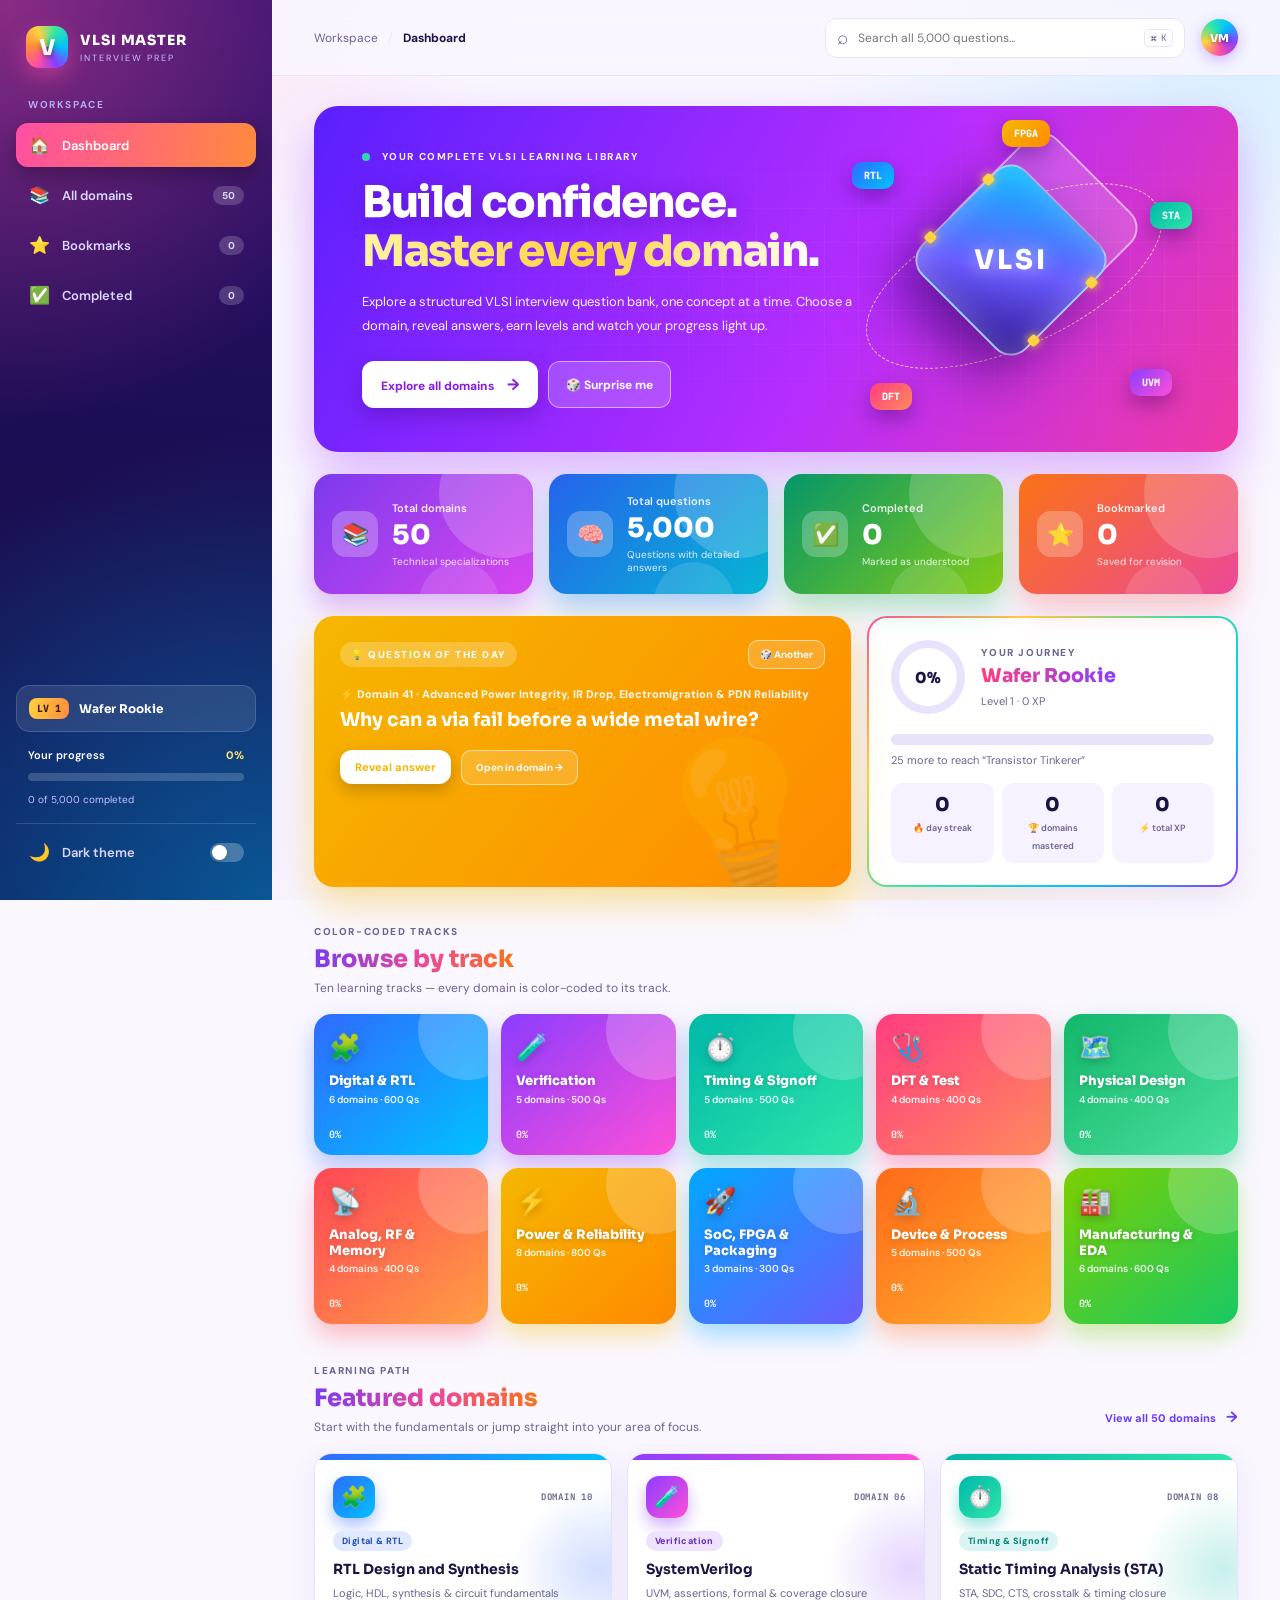
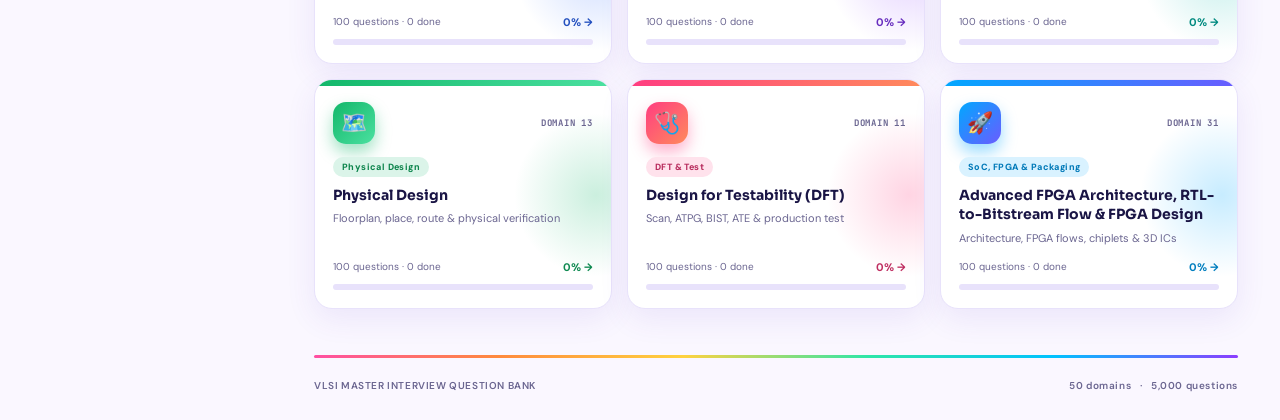
==== index.html @ 59290cbf "Add files via upload" ====
<!doctype html>
<html lang="en">
<head>
  <meta charset="utf-8">
  <meta name="viewport" content="width=device-width, initial-scale=1">
  <meta name="description" content="VLSI Master Interview Question Bank — 50 domains and 5,000 questions with answers.">
  <title>VLSI Master — Interview Question Bank</title>
  <link rel="preconnect" href="https://fonts.googleapis.com">
  <link rel="preconnect" href="https://fonts.gstatic.com" crossorigin>
  <link href="https://fonts.googleapis.com/css2?family=DM+Sans:wght@400;500;600;700&family=JetBrains+Mono:wght@500;700&family=Sora:wght@600;700;800&display=swap" rel="stylesheet">
  <link rel="stylesheet" href="style.css">
</head>
<body>
  <canvas id="confetti" aria-hidden="true"></canvas>
  <div class="app-shell">
    <aside class="sidebar" id="sidebar">
      <a class="brand" href="#" id="brandHome" aria-label="VLSI Master home">
        <span class="brand-mark">V</span><span><strong>VLSI MASTER</strong><small>INTERVIEW PREP</small></span>
      </a>
      <div class="side-label">WORKSPACE</div>
      <nav class="side-nav">
        <button class="nav-item active" data-view="dashboard" style="--n1:#ff4fa3;--n2:#ff8a3d"><span class="nav-icon">🏠</span> Dashboard</button>
        <button class="nav-item" data-view="domains" style="--n1:#7c5cff;--n2:#38bdf8"><span class="nav-icon">📚</span> All domains <span class="nav-count" id="domainNavCount">50</span></button>
        <button class="nav-item" data-view="bookmarks" style="--n1:#ffb300;--n2:#ff6f00"><span class="nav-icon">⭐</span> Bookmarks <span class="nav-count" id="navBookmarks">0</span></button>
        <button class="nav-item" data-view="completed" style="--n1:#12b76a;--n2:#84cc16"><span class="nav-icon">✅</span> Completed <span class="nav-count" id="navCompleted">0</span></button>
      </nav>
      <div class="sidebar-bottom">
        <div class="side-level">
          <div class="side-level-top"><span class="lvl-badge" id="sideLevelBadge">LV 1</span><span id="sideLevelName">Wafer Rookie</span></div>
        </div>
        <div class="side-progress">
          <div class="side-progress-top"><span>Your progress</span><b id="sidePercent">0%</b></div>
          <div class="progress-track"><span id="sideProgressBar"></span></div>
          <small id="sideProgressText">0 of 5,000 completed</small>
        </div>
        <button class="nav-item" id="themeToggle" aria-label="Toggle dark theme"><span class="nav-icon" id="themeIcon">🌙</span><span id="themeText">Dark theme</span><span class="toggle"><i></i></span></button>
      </div>
    </aside>

    <main class="main-area">
      <header class="topbar">
        <button class="mobile-menu" id="mobileMenu" aria-label="Open navigation">☰</button>
        <div class="breadcrumbs" id="breadcrumbs"><span>Workspace</span><b>/</b><strong>Dashboard</strong></div>
        <div class="top-actions">
          <label class="global-search"><span>⌕</span><input id="globalSearch" type="search" placeholder="Search all 5,000 questions..." autocomplete="off"><kbd>⌘ K</kbd></label>
          <div class="avatar">VM</div>
        </div>
      </header>

      <section class="view active" id="dashboardView">
        <div class="hero">
          <div class="hero-copy">
            <div class="eyebrow"><span class="eyebrow-dot"></span> YOUR COMPLETE VLSI LEARNING LIBRARY</div>
            <h1>Build confidence.<br><span>Master every domain.</span></h1>
            <p>Explore a structured VLSI interview question bank, one concept at a time. Choose a domain, reveal answers, earn levels and watch your progress light up.</p>
            <div class="hero-buttons">
              <button class="primary-btn" id="exploreBtn">Explore all domains <span>→</span></button>
              <button class="ghost-btn hidden" id="continueBtn">▶ Continue</button>
              <button class="ghost-btn" id="randomBtn">🎲 Surprise me</button>
            </div>
          </div>
          <div class="hero-art" aria-hidden="true">
            <div class="orbit orbit-one"></div><div class="orbit orbit-two"></div>
            <div class="chip chip-back"></div><div class="chip chip-front"><div class="chip-core">VLSI</div><i></i><i></i><i></i><i></i></div>
            <span class="art-node node-a">RTL</span><span class="art-node node-b">STA</span><span class="art-node node-c">DFT</span><span class="art-node node-d">UVM</span><span class="art-node node-e">FPGA</span>
          </div>
        </div>

        <div class="stats-grid">
          <article class="stat-card s-purple"><div class="stat-icon">📚</div><div><span>Total domains</span><strong id="totalDomains">50</strong><small>Technical specializations</small></div></article>
          <article class="stat-card s-blue"><div class="stat-icon">🧠</div><div><span>Total questions</span><strong id="totalQuestions">5,000</strong><small>Questions with detailed answers</small></div></article>
          <article class="stat-card s-green"><div class="stat-icon">✅</div><div><span>Completed</span><strong id="completedCount">0</strong><small>Marked as understood</small></div></article>
          <article class="stat-card s-orange"><div class="stat-icon">⭐</div><div><span>Bookmarked</span><strong id="bookmarkCount">0</strong><small>Saved for revision</small></div></article>
        </div>

        <div class="journey-grid">
          <article class="qotd" id="qotd">
            <div class="qotd-top"><span class="qotd-tag">💡 QUESTION OF THE DAY</span><button class="mini-btn" id="qotdShuffle">🎲 Another</button></div>
            <div class="qotd-domain" id="qotdDomain"></div>
            <h3 id="qotdQuestion"></h3>
            <div class="qotd-answer hidden" id="qotdAnswer"></div>
            <div class="qotd-actions"><button class="primary-btn small" id="qotdReveal">Reveal answer</button><button class="mini-btn light" id="qotdOpen">Open in domain →</button></div>
          </article>
          <article class="journey">
            <div class="journey-head"><div class="ring" id="levelRing"><span id="ringText">0%</span></div>
              <div><div class="eyebrow">YOUR JOURNEY</div><h3 id="levelName">Wafer Rookie</h3><small id="levelSub">Level 1 · 0 XP</small></div></div>
            <div class="xp-track"><span id="xpBar"></span></div>
            <small class="xp-text" id="xpText">Complete 25 questions to reach the next level</small>
            <div class="journey-stats"><div><b id="streakCount">0</b><span>🔥 day streak</span></div><div><b id="domainsDone">0</b><span>🏆 domains mastered</span></div><div><b id="xpTotal">0</b><span>⚡ total XP</span></div></div>
          </article>
        </div>

        <div class="section-heading"><div><div class="eyebrow">COLOR-CODED TRACKS</div><h2>Browse by track</h2><p>Ten learning tracks — every domain is color-coded to its track.</p></div></div>
        <div class="track-grid" id="trackGrid"></div>

        <div class="section-heading"><div><div class="eyebrow">LEARNING PATH</div><h2>Featured domains</h2><p>Start with the fundamentals or jump straight into your area of focus.</p></div><button class="text-btn" id="viewAllBtn">View all 50 domains <span>→</span></button></div>
        <div class="domain-grid" id="featuredDomains"></div>
      </section>

      <section class="view" id="domainsView">
        <div class="page-heading"><div><div class="eyebrow">THE COMPLETE LIBRARY</div><h1>All VLSI domains</h1><p>50 domains · 100 questions each · 5,000 questions in total</p></div></div>
        <div class="toolbar"><label class="search-field"><span>⌕</span><input id="domainSearch" type="search" placeholder="Find a domain..."></label><span class="result-count" id="domainResultCount">50 domains</span></div>
        <div class="chip-row" id="trackFilters"></div>
        <div class="domain-grid" id="allDomains"></div>
      </section>

      <section class="view" id="questionsView">
        <button class="back-link" id="backDomains">← Back to all domains</button>
        <div class="domain-banner" id="domainBanner">
          <div class="banner-emoji" id="bannerEmoji">🔬</div>
          <div class="banner-copy"><div class="eyebrow" id="domainEyebrow">DOMAIN 01</div><h1 id="domainTitle">Semiconductor Physics & MOSFET</h1><p id="domainDescription"></p></div>
          <div class="domain-banner-meta"><strong id="domainQuestionTotal">100</strong><span>Questions</span><div class="mini-progress"><span id="domainProgressBar"></span></div><small id="domainProgressText">0% completed</small></div>
        </div>
        <div class="toolbar question-toolbar">
          <label class="search-field"><span>⌕</span><input id="questionSearch" type="search" placeholder="Search within this domain..."></label>
          <div class="toolbar-actions"><button class="outline-btn" id="randomInDomain">🎲 Random</button><button class="outline-btn" id="expandAll">＋ Expand all</button><button class="outline-btn" id="collapseAll">－ Collapse all</button></div>
        </div>
        <div class="tab-row" id="qTabs">
          <button class="tab active" data-filter="all">All</button><button class="tab" data-filter="todo">To do</button><button class="tab" data-filter="done">Understood</button><button class="tab" data-filter="saved">Bookmarked</button>
        </div>
        <div class="question-list-head"><span id="questionListTitle">All questions</span><span id="questionResultCount">100 questions</span></div>
        <div class="question-list" id="questionList"></div>
        <div class="list-footer"><span id="listFooterText">Showing 100 questions</span><button class="text-btn" id="topBtn">Back to top ↑</button></div>
      </section>

      <section class="view" id="bookmarksView">
        <div class="page-heading"><div><div class="eyebrow">YOUR PERSONAL REVISION LIST</div><h1>Bookmarked questions</h1><p>Questions you have saved to revisit later.</p></div></div>
        <div class="question-list" id="bookmarkList"></div>
        <div class="empty-state hidden" id="bookmarkEmpty"><div class="empty-icon">⭐</div><h3>No bookmarks yet</h3><p>Save questions using the bookmark icon and they will appear here.</p></div>
      </section>

      <section class="view" id="completedView">
        <div class="page-heading"><div><div class="eyebrow">YOUR LEARNING MILESTONES</div><h1>Completed questions</h1><p>Keep building momentum, one understood concept at a time.</p></div></div>
        <div class="question-list" id="completedList"></div>
        <div class="empty-state hidden" id="completedEmpty"><div class="empty-icon">🚀</div><h3>Nothing completed yet</h3><p>Mark a question as understood after reviewing its answer.</p></div>
      </section>

      <section class="view" id="searchView">
        <div class="page-heading"><div><div class="eyebrow">SEARCH THE FULL QUESTION BANK</div><h1>Search results</h1><p id="searchSummary">Matching questions from all 50 domains.</p></div></div>
        <div class="question-list" id="searchList"></div>
        <div class="empty-state hidden" id="searchEmpty"><div class="empty-icon">🔎</div><h3>No matching questions</h3><p>Try a different keyword or a shorter search phrase.</p></div>
      </section>
      <footer class="footer"><span>VLSI MASTER INTERVIEW QUESTION BANK</span><span>50 domains <i>·</i> 5,000 questions</span></footer>
    </main>
  </div>
  <div class="toast" id="toast" role="status"></div>
  <script src="questions.js"></script>
  <script src="script.js"></script>
</body>
</html>
---- style.css ----
/* ============================================================
   VLSI MASTER — Vibrant edition
   Every track has its own colour pair (--c1 / --c2) set inline.
   ============================================================ */
*{box-sizing:border-box}
:root{
  --bg:#faf7ff;--surface:#ffffff;--surface-2:#f6f2ff;--text:#1a1545;--muted:#6a6590;--line:#e8e2fb;
  --primary:#6d3df5;--primary-soft:#efe8ff;--green:#0fb36b;--green-soft:#e0fbef;
  --c1:#6d3df5;--c2:#ff4fa3;
  --shadow:0 10px 30px rgba(88,52,200,.09);--sidebar:272px;
  --font-head:"Sora","DM Sans",sans-serif;--font-mono:"JetBrains Mono",ui-monospace,monospace;
}
body.dark{
  --bg:#0d0a25;--surface:#18133b;--surface-2:#211a4f;--text:#f4f1ff;--muted:#aaa4d6;--line:#352d6b;
  --primary:#b79cff;--primary-soft:#2f2564;--green:#3be3a1;--green-soft:#123d37;--shadow:0 10px 30px rgba(0,0,0,.35);
}
body{
  margin:0;color:var(--text);font-family:"DM Sans",sans-serif;font-size:14px;transition:background .25s,color .25s;
  background:
    radial-gradient(ellipse 600px 420px at 8% 0%,rgba(255,79,163,.13),transparent 70%),
    radial-gradient(ellipse 620px 440px at 96% 8%,rgba(0,194,255,.13),transparent 70%),
    radial-gradient(ellipse 560px 420px at 70% 100%,rgba(255,210,63,.14),transparent 70%),
    radial-gradient(ellipse 600px 480px at 0% 85%,rgba(139,61,255,.10),transparent 70%),
    var(--bg);
  background-attachment:fixed;
}
body.dark{background:
    radial-gradient(ellipse 600px 420px at 8% 0%,rgba(255,79,163,.16),transparent 70%),
    radial-gradient(ellipse 620px 440px at 96% 8%,rgba(0,194,255,.14),transparent 70%),
    radial-gradient(ellipse 560px 420px at 70% 100%,rgba(139,61,255,.20),transparent 70%),
    var(--bg);background-attachment:fixed}
button,input{font:inherit}button{cursor:pointer}
mark{background:linear-gradient(100deg,#ffe66d,#ffc2e1);color:#2a1a00;border-radius:3px;padding:0 2px}
#confetti{position:fixed;inset:0;width:100%;height:100%;pointer-events:none;z-index:100}
.hidden{display:none!important}

/* ---------- Sidebar ---------- */
.sidebar{position:fixed;inset:0 auto 0 0;width:var(--sidebar);padding:26px 16px;display:flex;flex-direction:column;z-index:20;color:#fff;
  background:radial-gradient(circle at 0 0,rgba(255,79,163,.45),transparent 45%),radial-gradient(circle at 100% 100%,rgba(0,194,255,.35),transparent 50%),linear-gradient(185deg,#2a0f6e 0%,#1b0d52 55%,#0e1e5e 100%)}
.brand{display:flex;align-items:center;gap:12px;text-decoration:none;color:#fff;padding:0 10px 30px}
.brand-mark{width:42px;height:42px;border-radius:13px;background:conic-gradient(from 210deg,#ff4fa3,#ff8a3d,#ffd23f,#2ee6a8,#00c2ff,#8b3dff,#ff4fa3);display:grid;place-items:center;color:#fff;font:800 22px var(--font-head);box-shadow:0 8px 22px rgba(255,79,163,.45);text-shadow:0 2px 6px #0006}
.brand strong{display:block;font:800 14px var(--font-head);letter-spacing:.9px}
.brand small{display:block;font-size:9px;letter-spacing:2px;color:#c9c1ff;margin-top:3px}
.side-label{font-size:10px;font-weight:700;letter-spacing:1.6px;color:#b6aaf5;padding:0 12px 12px}
.side-nav{display:grid;gap:6px}
.nav-item{border:0;background:transparent;color:#ddd7ff;height:44px;padding:0 12px;border-radius:12px;display:flex;align-items:center;gap:12px;text-align:left;font-weight:600;font-size:13px;width:100%;transition:.2s}
.nav-item:hover{background:rgba(255,255,255,.1);color:#fff;transform:translateX(3px)}
.nav-item.active{background:linear-gradient(100deg,var(--n1,#ff4fa3),var(--n2,#ff8a3d));color:#fff;box-shadow:0 8px 20px rgba(0,0,0,.28)}
.nav-icon{font-size:17px;width:22px;text-align:center}
.nav-count{margin-left:auto;background:rgba(255,255,255,.18);padding:3px 9px;border-radius:20px;font-size:10px;font-weight:700}
.sidebar-bottom{margin-top:auto}
.side-level{margin:0 0 10px;padding:12px;border-radius:14px;background:rgba(255,255,255,.1);border:1px solid rgba(255,255,255,.14)}
.side-level-top{display:flex;align-items:center;gap:10px;font:700 12px var(--font-head)}
.lvl-badge{background:linear-gradient(100deg,#ffd23f,#ff8a3d);color:#3a1d00;border-radius:8px;padding:4px 8px;font:800 10px var(--font-mono)}
.side-progress{padding:6px 12px 16px;margin-bottom:6px;border-bottom:1px solid rgba(255,255,255,.14)}
.side-progress-top{display:flex;justify-content:space-between;font-size:11px;font-weight:600}
.side-progress-top b{color:#ffe66d}
.progress-track{height:8px;border-radius:9px;background:rgba(255,255,255,.18);margin:11px 0 8px;overflow:hidden}
.progress-track span{display:block;width:0;height:100%;background:linear-gradient(90deg,#ff4fa3,#ffd23f,#2ee6a8,#00c2ff);border-radius:9px;transition:width .5s}
.side-progress small{font-size:10px;color:#c9c1ff}
.toggle{margin-left:auto;width:34px;height:19px;border-radius:20px;background:rgba(255,255,255,.25);padding:2px;transition:.2s}
.toggle i{display:block;width:15px;height:15px;border-radius:50%;background:#fff;box-shadow:0 1px 3px #0003;transition:.2s}
.dark .toggle{background:linear-gradient(90deg,#ff4fa3,#8b3dff)}.dark .toggle i{transform:translateX(15px)}

/* ---------- Layout / topbar ---------- */
.main-area{margin-left:var(--sidebar);min-height:100vh;padding:0 42px;max-width:1800px}
.topbar{height:76px;display:flex;align-items:center;justify-content:space-between;margin:0 -42px;padding:0 42px;background:color-mix(in srgb,var(--bg) 78%,transparent);backdrop-filter:blur(14px);position:sticky;top:0;z-index:10;border-bottom:1px solid var(--line)}
.breadcrumbs{display:flex;align-items:center;gap:10px;color:var(--muted);font-size:12px}
.breadcrumbs b{font-weight:400;color:var(--line)}.breadcrumbs strong{color:var(--text);font-weight:700}
.top-actions{display:flex;align-items:center;gap:16px}
.global-search{width:min(360px,36vw);height:40px;border:1.5px solid var(--line);border-radius:12px;background:var(--surface);display:flex;align-items:center;padding:0 11px;gap:8px;color:var(--muted);transition:.2s}
.global-search:focus-within{border-color:var(--c1);box-shadow:0 0 0 4px color-mix(in srgb,var(--c1) 18%,transparent)}
.global-search span,.search-field span{font-size:19px}
.global-search input,.search-field input{border:0;outline:0;background:transparent;color:var(--text);width:100%;font-size:12px}
.global-search kbd{white-space:nowrap;border:1px solid var(--line);border-radius:5px;padding:2px 6px;font-size:9px;font-family:var(--font-mono)}
.avatar{width:37px;height:37px;border-radius:50%;background:conic-gradient(from 180deg,#ff4fa3,#ffd23f,#2ee6a8,#00c2ff,#8b3dff,#ff4fa3);display:grid;place-items:center;color:#fff;font:800 11px var(--font-head);text-shadow:0 1px 4px #0007;box-shadow:0 4px 14px rgba(139,61,255,.35)}
.mobile-menu{display:none;border:0;background:transparent;color:var(--text);font-size:22px}
.view{display:none;padding:30px 0 22px}.view.active{display:block;animation:viewIn .35s ease-out}
@keyframes viewIn{from{opacity:0;transform:translateY(8px)}to{opacity:1;transform:none}}
.eyebrow{font-size:10px;font-weight:800;letter-spacing:1.6px;color:var(--muted)}

/* ---------- Hero ---------- */
.hero{position:relative;overflow:hidden;border-radius:24px;min-height:310px;padding:44px 48px;display:flex;color:#fff;
  background:linear-gradient(120deg,#5a1fff,#b52dff 32%,#ff3d8b 62%,#ff9a3d 100%);background-size:180% 180%;animation:heroFlow 14s ease-in-out infinite;
  box-shadow:0 22px 50px rgba(160,50,255,.35)}
@keyframes heroFlow{0%,100%{background-position:0% 50%}50%{background-position:100% 50%}}
.hero:before{content:"";position:absolute;inset:0;background:
  linear-gradient(rgba(255,255,255,.07) 1px,transparent 1px) 0 0/34px 34px,linear-gradient(90deg,rgba(255,255,255,.07) 1px,transparent 1px) 0 0/34px 34px;
  -webkit-mask-image:radial-gradient(ellipse at 75% 50%,#000,transparent 70%);mask-image:radial-gradient(ellipse at 75% 50%,#000,transparent 70%)}
.hero:after{content:"";position:absolute;inset:0;background:linear-gradient(115deg,transparent 35%,rgba(255,255,255,.18) 50%,transparent 65%);transform:translateX(-100%);animation:shimmer 7s ease-in-out infinite;pointer-events:none}
@keyframes shimmer{0%,60%{transform:translateX(-100%)}100%{transform:translateX(100%)}}
.hero-copy{position:relative;z-index:2;max-width:560px}
.hero .eyebrow{color:#fff;opacity:.92}
.eyebrow-dot{display:inline-block;width:8px;height:8px;border-radius:50%;background:#2ee6a8;margin-right:8px;vertical-align:middle;box-shadow:0 0 0 0 #2ee6a8;animation:pulse 2s infinite}
@keyframes pulse{0%{box-shadow:0 0 0 0 rgba(46,230,168,.7)}100%{box-shadow:0 0 0 10px rgba(46,230,168,0)}}
.hero h1{font:800 clamp(29px,3.4vw,46px)/1.12 var(--font-head);margin:16px 0 14px;letter-spacing:-1.4px;text-shadow:0 4px 22px rgba(60,0,120,.35)}
.hero h1 span{background:linear-gradient(90deg,#fff3a3,#ffd23f,#fff);-webkit-background-clip:text;background-clip:text;color:transparent;text-shadow:none}
.hero p{color:#fff1fb;font-size:13px;line-height:1.8;max-width:490px;margin:0 0 24px}
.hero-buttons{display:flex;gap:10px;flex-wrap:wrap}
.primary-btn{background:#fff;color:#8a1fe0;border:0;border-radius:12px;padding:13px 19px;font-weight:800;font-size:12px;box-shadow:0 8px 20px rgba(60,0,120,.3);transition:.2s}
.primary-btn:hover{transform:translateY(-2px) scale(1.02);box-shadow:0 12px 26px rgba(60,0,120,.38)}
.primary-btn span{font-size:16px;margin-left:10px}.primary-btn.small{padding:10px 15px;font-size:11px;background:linear-gradient(100deg,var(--c1),var(--c2));color:#fff;box-shadow:0 8px 20px color-mix(in srgb,var(--c1) 40%,transparent)}
.ghost-btn{background:rgba(255,255,255,.18);color:#fff;border:1.5px solid rgba(255,255,255,.5);border-radius:12px;padding:12px 17px;font-weight:700;font-size:12px;backdrop-filter:blur(6px);transition:.2s}
.ghost-btn:hover{background:rgba(255,255,255,.3);transform:translateY(-2px)}
.hero-art{position:absolute;right:5%;top:0;width:360px;height:100%}
.chip{position:absolute;width:148px;height:148px;left:105px;top:80px;border:2px solid rgba(255,255,255,.55);transform:rotate(45deg);border-radius:22px;animation:float 6s ease-in-out infinite}
.chip-back{background:rgba(255,255,255,.18);left:136px;top:48px;animation-delay:-2s}
.chip-front{background:linear-gradient(145deg,#00c2ff,#6a5cff 55%,#2a0f8a);box-shadow:0 28px 55px rgba(20,0,90,.55),inset 0 0 30px rgba(255,255,255,.25);display:grid;place-items:center}
@keyframes float{0%,100%{transform:rotate(45deg) translate(0,0)}50%{transform:rotate(45deg) translate(-8px,-12px)}}
.chip-core{transform:rotate(-45deg);font:800 27px var(--font-head);letter-spacing:3px;color:#fff;text-shadow:0 0 18px #fff9}
.chip-front i{position:absolute;width:10px;height:10px;border-radius:3px;background:#ffd23f;box-shadow:0 0 10px #ffd23f}
.chip-front i:nth-of-type(1){left:-6px;top:26px}.chip-front i:nth-of-type(2){right:-6px;top:26px}.chip-front i:nth-of-type(3){left:-6px;bottom:26px}.chip-front i:nth-of-type(4){right:-6px;bottom:26px}
.orbit{position:absolute;border:1.5px dashed rgba(255,255,255,.5);border-radius:50%;width:320px;height:140px;left:22px;top:100px;transform:rotate(-25deg);animation:spin1 22s linear infinite}
.orbit-two{animation:spin2 30s linear infinite;border-color:rgba(255,230,109,.6)}
@keyframes spin1{to{transform:rotate(335deg)}}@keyframes spin2{from{transform:rotate(55deg)}to{transform:rotate(415deg)}}
.art-node{position:absolute;color:#fff;border-radius:10px;padding:7px 12px;font:800 10px var(--font-mono);box-shadow:0 8px 20px rgba(30,0,80,.35);animation:bob 5s ease-in-out infinite}
.node-a{left:20px;top:56px;background:linear-gradient(135deg,#2f6bff,#00c2ff)}.node-b{right:0;top:96px;background:linear-gradient(135deg,#00b8a9,#2ee6a8);animation-delay:-1s}
.node-c{left:38px;bottom:42px;background:linear-gradient(135deg,#ff3d81,#ff8a5c);animation-delay:-2s}.node-d{right:20px;bottom:56px;background:linear-gradient(135deg,#8b3dff,#ff4fd8);animation-delay:-3s}
.node-e{left:170px;top:14px;background:linear-gradient(135deg,#f5b700,#ff8a00);animation-delay:-4s}
@keyframes bob{0%,100%{transform:translateY(0)}50%{transform:translateY(-9px)}}

/* ---------- Stats ---------- */
.stats-grid{display:grid;grid-template-columns:repeat(4,1fr);gap:16px;margin:22px 0 22px}
.stat-card{position:relative;overflow:hidden;display:flex;align-items:center;gap:14px;padding:20px 18px;border-radius:18px;color:#fff;transition:transform .2s,box-shadow .2s}
.stat-card:hover{transform:translateY(-5px) rotate(-.4deg)}
.stat-card:before{content:"";position:absolute;width:130px;height:130px;border-radius:50%;right:-36px;top:-46px;background:rgba(255,255,255,.18)}
.stat-card:after{content:"";position:absolute;width:80px;height:80px;border-radius:50%;right:34px;bottom:-48px;background:rgba(255,255,255,.12)}
.s-purple{background:linear-gradient(135deg,#7c3aed,#d946ef);box-shadow:0 14px 28px rgba(160,60,235,.35)}
.s-blue{background:linear-gradient(135deg,#2563eb,#06b6d4);box-shadow:0 14px 28px rgba(20,130,225,.35)}
.s-green{background:linear-gradient(135deg,#059669,#84cc16);box-shadow:0 14px 28px rgba(40,180,90,.35)}
.s-orange{background:linear-gradient(135deg,#f97316,#ec4899);box-shadow:0 14px 28px rgba(245,100,100,.35)}
.stat-icon{width:46px;height:46px;border-radius:14px;display:grid;place-items:center;font-size:22px;background:rgba(255,255,255,.25);backdrop-filter:blur(4px);position:relative;z-index:1;flex:none}
.stat-card>div:last-child{position:relative;z-index:1}
.stat-card span{display:block;font-size:11px;opacity:.9;font-weight:600}
.stat-card strong{display:block;font:800 27px var(--font-head);margin:3px 0}
.stat-card small{display:block;font-size:10px;opacity:.85}

/* ---------- Journey / QOTD ---------- */
.journey-grid{display:grid;grid-template-columns:1.45fr 1fr;gap:16px;margin-bottom:38px}
.qotd{position:relative;overflow:hidden;border-radius:20px;padding:24px 26px;color:#fff;background:linear-gradient(130deg,var(--c1),var(--c2));box-shadow:0 16px 36px color-mix(in srgb,var(--c1) 38%,transparent)}
.qotd:before{content:"💡";position:absolute;right:16px;bottom:-30px;font-size:150px;opacity:.14;transform:rotate(-12deg)}
.qotd-top{display:flex;justify-content:space-between;align-items:center}
.qotd-tag{font-size:10px;font-weight:800;letter-spacing:1.5px;background:rgba(255,255,255,.22);padding:6px 11px;border-radius:20px}
.mini-btn{border:1.5px solid rgba(255,255,255,.55);background:rgba(255,255,255,.16);color:#fff;border-radius:10px;padding:7px 11px;font-size:10px;font-weight:700;transition:.2s}
.mini-btn:hover{background:rgba(255,255,255,.3)}
.qotd-domain{font-size:11px;font-weight:700;margin:18px 0 6px;opacity:.95}
.qotd h3{font:700 19px/1.4 var(--font-head);margin:0 0 16px;max-width:640px;position:relative}
.qotd-answer{background:rgba(255,255,255,.95);color:#251a55;border-radius:14px;padding:14px 16px;font-size:12px;line-height:1.75;margin:0 0 14px;max-height:230px;overflow:auto;position:relative}
.qotd-answer .ans-main{margin:0}
.qotd-answer .ans-chip{margin-top:9px}
.qotd-actions{display:flex;gap:10px;align-items:center;position:relative;flex-wrap:wrap}
.qotd .primary-btn.small{background:#fff;color:var(--c1);box-shadow:0 6px 16px rgba(0,0,0,.2)}
.mini-btn.light{padding:10px 14px}
.journey{border-radius:20px;padding:22px;border:2.5px solid transparent;background:linear-gradient(var(--surface),var(--surface)) padding-box,linear-gradient(135deg,#ff4fa3,#ffd23f,#2ee6a8,#00c2ff,#8b3dff) border-box;box-shadow:var(--shadow)}
.journey-head{display:flex;align-items:center;gap:16px}
.ring{--p:0;width:74px;height:74px;border-radius:50%;flex:none;display:grid;place-items:center;background:conic-gradient(#ff4fa3,#ffd23f,#2ee6a8,#00c2ff,#8b3dff calc(var(--p)*1%),var(--line) 0);position:relative}
.ring:before{content:"";position:absolute;inset:8px;border-radius:50%;background:var(--surface)}
.ring span{position:relative;font:800 15px var(--font-head)}
.journey h3{font:800 19px var(--font-head);margin:5px 0 3px;background:linear-gradient(90deg,#ff3d81,#8b3dff);-webkit-background-clip:text;background-clip:text;color:transparent}
.journey small{color:var(--muted);font-size:11px}
.xp-track{height:11px;border-radius:12px;background:var(--line);margin:20px 0 8px;overflow:hidden}
.xp-track span{display:block;height:100%;width:0;border-radius:12px;background:linear-gradient(90deg,#ff4fa3,#ff8a3d,#ffd23f);transition:width .6s}
.xp-text{display:block;margin-bottom:16px}
.journey-stats{display:grid;grid-template-columns:repeat(3,1fr);gap:8px}
.journey-stats div{background:var(--surface-2);border-radius:12px;padding:10px 8px;text-align:center}
.journey-stats b{display:block;font:800 19px var(--font-head)}.journey-stats span{font-size:9px;color:var(--muted);font-weight:600}

/* ---------- Section headings ---------- */
.section-heading,.page-heading{display:flex;align-items:end;justify-content:space-between;margin:0 0 18px}
.section-heading h2,.page-heading h1{font:800 24px var(--font-head);margin:6px 0;background:linear-gradient(90deg,#7c3aed,#ec4899 55%,#f97316);-webkit-background-clip:text;background-clip:text;color:transparent;width:fit-content}
.section-heading p,.page-heading p{color:var(--muted);font-size:12px;margin:0}
.page-heading{align-items:center;margin:10px 0 22px}.page-heading h1{font-size:30px}
.text-btn{border:0;background:transparent;color:var(--primary);font-weight:800;font-size:11px;padding:8px 0}
.text-btn span{font-size:15px;margin-left:7px;display:inline-block;transition:.2s}.text-btn:hover span{transform:translateX(4px)}

/* ---------- Tracks ---------- */
.track-grid{display:grid;grid-template-columns:repeat(5,1fr);gap:13px;margin-bottom:40px}
.track-tile{position:relative;overflow:hidden;border:0;text-align:left;color:#fff;border-radius:18px;padding:16px 15px 14px;display:flex;flex-direction:column;gap:3px;background:linear-gradient(140deg,var(--c1),var(--c2));box-shadow:0 12px 24px color-mix(in srgb,var(--c1) 35%,transparent);transition:transform .2s,box-shadow .2s}
.track-tile:hover{transform:translateY(-6px) scale(1.02);box-shadow:0 18px 34px color-mix(in srgb,var(--c1) 50%,transparent)}
.track-tile:before{content:"";position:absolute;width:100px;height:100px;border-radius:50%;right:-30px;top:-34px;background:rgba(255,255,255,.2)}
.tt-emoji{font-size:26px;filter:drop-shadow(0 3px 5px #0003);margin-bottom:6px;position:relative}
.track-tile strong{font:800 13px/1.25 var(--font-head);text-shadow:0 1px 6px #0003;position:relative}
.track-tile small{font-size:10px;opacity:.92;font-weight:600}
.tt-bar{height:5px;border-radius:5px;background:rgba(255,255,255,.32);margin-top:9px;overflow:hidden}.tt-bar span{display:block;height:100%;background:#fff;border-radius:5px}
.track-tile em{font:700 10px var(--font-mono);font-style:normal;opacity:.95;margin-top:2px}

/* ---------- Domain cards ---------- */
.domain-grid{display:grid;grid-template-columns:repeat(3,minmax(0,1fr));gap:15px}
.domain-card{position:relative;isolation:isolate;overflow:hidden;background:var(--surface);border:1.5px solid var(--line);border-radius:18px;padding:18px;min-height:190px;display:flex;flex-direction:column;box-shadow:var(--shadow);transition:transform .22s,box-shadow .22s,border-color .22s;cursor:pointer}
.domain-card:before{content:"";position:absolute;z-index:-1;inset:0 0 auto;height:6px;background:linear-gradient(90deg,var(--c1),var(--c2))}
.domain-card:after{content:"";position:absolute;z-index:-1;width:170px;height:170px;right:-70px;top:30px;border-radius:50%;background:radial-gradient(circle,color-mix(in srgb,var(--c1) 22%,transparent),transparent 68%)}
.domain-card:hover,.domain-card:focus-visible{transform:translateY(-6px);border-color:var(--c1);box-shadow:0 20px 40px color-mix(in srgb,var(--c1) 28%,transparent);outline:0}
.domain-card-top{display:flex;align-items:center;justify-content:space-between;margin-top:4px}
.domain-symbol{width:42px;height:42px;border-radius:13px;background:linear-gradient(135deg,var(--c1),var(--c2));display:grid;place-items:center;font-size:21px;box-shadow:0 8px 16px color-mix(in srgb,var(--c1) 40%,transparent);transition:.25s}
.domain-card:hover .domain-symbol{transform:rotate(-8deg) scale(1.12)}
.domain-number{font:700 9px var(--font-mono);color:var(--muted);letter-spacing:.8px}
.track-pill{align-self:flex-start;margin-top:13px;font-size:9px;font-weight:800;letter-spacing:.4px;padding:4px 9px;border-radius:20px;color:color-mix(in srgb,var(--c1) 72%,#000);background:color-mix(in srgb,var(--c1) 15%,var(--surface))}
.dark .track-pill{color:color-mix(in srgb,var(--c2) 70%,#fff)}
.domain-card h3{font:700 14px/1.4 var(--font-head);margin:9px 0 5px}
.domain-card p{font-size:11px;color:var(--muted);line-height:1.55;margin:0 0 13px}
.domain-card-bottom{margin-top:auto;display:flex;align-items:center;justify-content:space-between;color:var(--muted);font-size:10px}
.domain-card-bottom b{color:color-mix(in srgb,var(--c1) 75%,#000);font-size:11px}.dark .domain-card-bottom b{color:color-mix(in srgb,var(--c2) 70%,#fff)}
.card-progress{height:6px;background:var(--line);border-radius:6px;margin-top:10px;overflow:hidden}
.card-progress span{display:block;height:100%;background:linear-gradient(90deg,var(--c1),var(--c2));border-radius:6px;transition:width .5s}

/* ---------- Toolbars / chips / tabs ---------- */
.toolbar{display:flex;align-items:center;gap:14px;margin:0 0 15px}
.search-field{height:44px;max-width:480px;flex:1;display:flex;align-items:center;gap:10px;padding:0 14px;border:1.5px solid var(--line);background:var(--surface);border-radius:12px;color:var(--muted);transition:.2s}
.search-field:focus-within{border-color:var(--c1);box-shadow:0 0 0 4px color-mix(in srgb,var(--c1) 18%,transparent)}
.result-count{color:var(--muted);font-size:11px;font-weight:600}
.chip-row{display:flex;gap:8px;flex-wrap:wrap;margin-bottom:20px}
.chip-btn{border:1.5px solid var(--line);background:var(--surface);color:var(--text);border-radius:30px;padding:8px 14px;font-size:11px;font-weight:700;transition:.2s}
.chip-btn:hover{border-color:var(--c1);transform:translateY(-2px)}
.chip-btn.active{background:linear-gradient(100deg,var(--c1),var(--c2));border-color:transparent;color:#fff;box-shadow:0 8px 18px color-mix(in srgb,var(--c1) 38%,transparent)}
.tab-row{display:flex;gap:7px;margin-bottom:10px;flex-wrap:wrap}
.tab{border:0;background:var(--surface);color:var(--muted);border-radius:10px;padding:8px 14px;font-size:11px;font-weight:700;border:1.5px solid var(--line);transition:.2s}
.tab:hover{color:var(--text)}
.tab.active{background:linear-gradient(100deg,var(--c1),var(--c2));color:#fff;border-color:transparent;box-shadow:0 6px 14px color-mix(in srgb,var(--c1) 35%,transparent)}
.outline-btn{border:1.5px solid var(--line);background:var(--surface);color:var(--muted);border-radius:10px;padding:9px 12px;font-size:11px;font-weight:700;transition:.2s}
.outline-btn:hover{border-color:var(--c1);color:var(--c1);transform:translateY(-1px)}
.back-link{border:0;background:transparent;color:var(--muted);font-size:12px;font-weight:700;padding:0;margin:2px 0 16px}
.back-link:hover{color:var(--c1)}

/* ---------- Domain banner ---------- */
.domain-banner{position:relative;overflow:hidden;color:#fff;background:linear-gradient(120deg,var(--c1),var(--c2));border-radius:22px;padding:30px 32px;display:flex;align-items:center;gap:22px;margin-bottom:20px;box-shadow:0 18px 40px color-mix(in srgb,var(--c1) 35%,transparent)}
.domain-banner:before{content:"";position:absolute;inset:0;background:radial-gradient(circle at 85% 20%,rgba(255,255,255,.28),transparent 45%),linear-gradient(rgba(255,255,255,.06) 1px,transparent 1px) 0 0/30px 30px,linear-gradient(90deg,rgba(255,255,255,.06) 1px,transparent 1px) 0 0/30px 30px}
.banner-emoji{position:relative;flex:none;width:76px;height:76px;border-radius:22px;background:rgba(255,255,255,.25);display:grid;place-items:center;font-size:40px;backdrop-filter:blur(6px);box-shadow:0 10px 24px rgba(0,0,0,.18);animation:bob 5s ease-in-out infinite}
.banner-copy{position:relative;flex:1}
.domain-banner .eyebrow{color:#fff;opacity:.9}
.domain-banner h1{font:800 26px/1.25 var(--font-head);margin:8px 0;text-shadow:0 2px 12px rgba(0,0,0,.2)}
.domain-banner p{font-size:12px;opacity:.95;margin:0;max-width:640px}
.domain-banner-meta{position:relative;text-align:right;min-width:130px}
.domain-banner-meta strong{font:800 30px var(--font-head);display:block}
.domain-banner-meta>span,.domain-banner-meta small{font-size:10px;opacity:.92}
.mini-progress{height:8px;width:130px;background:rgba(255,255,255,.3);border-radius:8px;margin:9px 0 6px auto;overflow:hidden}
.mini-progress span{display:block;height:100%;width:0;background:#fff;border-radius:8px;transition:width .5s}
.question-toolbar{justify-content:space-between}
.toolbar-actions{display:flex;gap:7px;flex-wrap:wrap}
.question-list-head{display:flex;justify-content:space-between;color:var(--muted);font-size:11px;font-weight:600;padding:8px 2px 10px}

/* ---------- Question cards ---------- */
.question-list{display:grid;gap:11px}
.question-card{background:var(--surface);border:1.5px solid var(--line);border-left:6px solid var(--c1);border-radius:14px;overflow:hidden;box-shadow:var(--shadow);transition:border-color .2s,transform .2s,box-shadow .2s}
.question-card:hover{border-color:var(--c1);transform:translateX(3px);box-shadow:0 10px 26px color-mix(in srgb,var(--c1) 22%,transparent)}
.question-card.open{border-color:var(--c1);box-shadow:0 14px 32px color-mix(in srgb,var(--c1) 24%,transparent)}
.question-card.is-done{border-left-color:var(--green)}
.question-card.flash{animation:flash 1.6s ease-out}
@keyframes flash{0%,40%{box-shadow:0 0 0 6px color-mix(in srgb,var(--c2) 55%,transparent)}100%{box-shadow:var(--shadow)}}
.question-head{width:100%;border:0;background:transparent;color:var(--text);display:flex;align-items:center;gap:14px;text-align:left;padding:15px 16px}
.q-number{flex:0 0 44px;height:34px;border-radius:10px;background:linear-gradient(135deg,var(--c1),var(--c2));display:grid;place-items:center;color:#fff;font:700 11px var(--font-mono);box-shadow:0 5px 12px color-mix(in srgb,var(--c1) 35%,transparent)}
.q-title{flex:1;font-size:13px;font-weight:600;line-height:1.55}
.q-domain{display:block;font-size:9px;font-weight:800;letter-spacing:.5px;margin-bottom:4px;color:color-mix(in srgb,var(--c1) 72%,#000)}
.dark .q-domain{color:color-mix(in srgb,var(--c2) 70%,#fff)}
.q-chevron{color:var(--c1);font-size:18px;font-weight:700;transition:transform .25s}
.question-card.open .q-chevron{transform:rotate(180deg)}
.question-actions{display:flex;gap:4px;align-items:center}
.icon-btn{border:0;background:transparent;color:var(--muted);font-size:17px;padding:5px 7px;border-radius:8px;transition:.2s}
.icon-btn:hover{background:color-mix(in srgb,var(--c1) 14%,transparent);color:var(--c1);transform:scale(1.15)}
.icon-btn.saved{color:#f5a700}.icon-btn.done{color:var(--green);font-weight:800}
.answer-panel{display:none;border-top:1.5px dashed color-mix(in srgb,var(--c1) 35%,var(--line));padding:18px 22px 20px 74px;background:linear-gradient(120deg,color-mix(in srgb,var(--c1) 7%,var(--surface)),color-mix(in srgb,var(--c2) 7%,var(--surface)))}
.question-card.open .answer-panel{display:block;animation:reveal .22s ease-out}
@keyframes reveal{from{opacity:0;transform:translateY(-6px)}to{opacity:1;transform:none}}
.answer-label{display:inline-block;font-size:9px;letter-spacing:1.4px;font-weight:800;color:#fff;background:linear-gradient(100deg,var(--c1),var(--c2));padding:4px 10px;border-radius:20px;margin-bottom:11px}
.answer-text{font-size:13px;line-height:1.85;color:var(--text)}
.ans-main{margin:0}
.ans-chip{display:flex;gap:10px;align-items:baseline;margin-top:11px;padding:10px 13px;border-radius:12px;font-size:12px;line-height:1.7;border:1.5px solid transparent}
.ans-chip b{flex:none;font-size:10px;font-weight:800;white-space:nowrap}
.ans-chip.ex{background:#fff6d6;border-color:#ffe08a;color:#4a3500}.ans-chip.ex b{color:#b57500}
.ans-chip.app{background:#d9f9f0;border-color:#9eeed7;color:#06403a}.ans-chip.app b{color:#02876f}
.ans-chip.fu{background:#ffe3f0;border-color:#ffb6d6;color:#4d0a2a}.ans-chip.fu b{color:#c4195e}
.dark .ans-chip.ex{background:#3d3210;border-color:#6b5513;color:#ffeaa3}.dark .ans-chip.ex b{color:#ffd23f}
.dark .ans-chip.app{background:#0e3a35;border-color:#17655a;color:#b6f5e7}.dark .ans-chip.app b{color:#2ee6a8}
.dark .ans-chip.fu{background:#40163a;border-color:#74285f;color:#ffd0ea}.dark .ans-chip.fu b{color:#ff7ab6}
.answer-footer{display:flex;gap:8px;margin-top:16px;flex-wrap:wrap}
.small-action{border:1.5px solid var(--line);background:var(--surface);color:var(--muted);border-radius:10px;padding:8px 12px;font-size:10px;font-weight:700;transition:.2s}
.small-action:hover{color:var(--c1);border-color:var(--c1);transform:translateY(-2px);box-shadow:0 6px 14px color-mix(in srgb,var(--c1) 20%,transparent)}
.small-action.is-done{background:linear-gradient(100deg,#0fb36b,#84cc16);color:#fff;border-color:transparent}
.small-action.is-saved{background:linear-gradient(100deg,#ffb300,#ff6f00);color:#fff;border-color:transparent}
.list-footer{display:flex;justify-content:space-between;align-items:center;padding:14px 2px;color:var(--muted);font-size:11px}
.empty-state{text-align:center;padding:60px 20px;background:var(--surface);border:2px dashed var(--line);border-radius:20px;grid-column:1/-1}
.empty-icon{font-size:42px;margin-bottom:8px;animation:bob 3s ease-in-out infinite}
.empty-state h3{font:800 17px var(--font-head);margin:5px}
.empty-state p{font-size:12px;color:var(--muted)}
.footer{position:relative;padding:24px 0 28px;margin-top:24px;display:flex;justify-content:space-between;color:var(--muted);font-size:10px;letter-spacing:.6px;font-weight:600}
.footer:before{content:"";position:absolute;left:0;right:0;top:0;height:3px;border-radius:3px;background:linear-gradient(90deg,#ff4fa3,#ff8a3d,#ffd23f,#2ee6a8,#00c2ff,#8b3dff)}
.footer i{font-style:normal;margin:0 6px}
.toast{position:fixed;bottom:26px;left:50%;transform:translate(-50%,16px);background:linear-gradient(100deg,#6d3df5,#ec4899);color:#fff;padding:12px 20px;border-radius:14px;font-size:12px;font-weight:700;opacity:0;pointer-events:none;transition:.25s;z-index:120;box-shadow:0 12px 30px rgba(120,40,200,.4)}
.toast.show{opacity:1;transform:translate(-50%,0)}

/* ---------- Responsive ---------- */
@media(max-width:1250px){.track-grid{grid-template-columns:repeat(4,1fr)}}
@media(max-width:1100px){:root{--sidebar:230px}.main-area{padding:0 26px}.topbar{margin:0 -26px;padding:0 26px}.domain-grid{grid-template-columns:repeat(2,minmax(0,1fr))}.hero-art{right:-40px;opacity:.7}.stats-grid{grid-template-columns:repeat(2,1fr)}.journey-grid{grid-template-columns:1fr}.track-grid{grid-template-columns:repeat(3,1fr)}}
@media(max-width:760px){
  :root{--sidebar:272px}
  .sidebar{transform:translateX(-100%);transition:transform .25s;box-shadow:12px 0 40px #0004}.sidebar.open{transform:translateX(0)}
  .main-area{margin-left:0;padding:0 16px}.topbar{height:64px;margin:0 -16px;padding:0 16px;gap:12px}
  .mobile-menu{display:block}.breadcrumbs{margin-right:auto;font-size:10px}
  .global-search{width:38px;border:0;background:transparent;padding:0}.global-search input,.global-search kbd{display:none}.global-search span{font-size:23px}
  .top-actions{gap:9px}
  .hero{padding:30px 22px;min-height:300px;border-radius:20px}.hero-art{right:-150px;opacity:.28}.hero h1{font-size:30px}.hero p{max-width:100%}
  .stats-grid{gap:10px}.stat-card{padding:14px 12px;gap:10px}.stat-icon{width:38px;height:38px;font-size:18px}.stat-card strong{font-size:21px}.stat-card small{font-size:9px}
  .track-grid{grid-template-columns:repeat(2,1fr)}
  .section-heading{align-items:start}.section-heading h2{font-size:20px}.section-heading p{max-width:250px;line-height:1.5}.section-heading .text-btn{white-space:nowrap}
  .domain-grid{grid-template-columns:1fr}.domain-card{min-height:170px}
  .view{padding-top:22px}.page-heading h1{font-size:24px}
  .domain-banner{padding:20px;align-items:flex-start;flex-wrap:wrap}.banner-emoji{width:54px;height:54px;font-size:28px}.domain-banner h1{font-size:19px}
  .domain-banner-meta{text-align:left;min-width:100%}.mini-progress{margin-left:0}
  .question-toolbar{align-items:stretch;flex-direction:column}.search-field{max-width:none}.toolbar-actions{justify-content:flex-end}
  .question-head{padding:12px 10px;gap:8px}.q-number{flex-basis:38px;height:30px}.q-title{font-size:12px}
  .answer-panel{padding:14px}.question-actions{gap:0}.ans-chip{flex-direction:column;gap:3px}
  .qotd{padding:20px}.qotd h3{font-size:16px}.journey-stats b{font-size:16px}
  .footer{font-size:8px}
}
@media(min-width:761px){.sidebar{transform:none!important}}
@media(prefers-reduced-motion:reduce){*,*:before,*:after{animation:none!important;transition:none!important}}
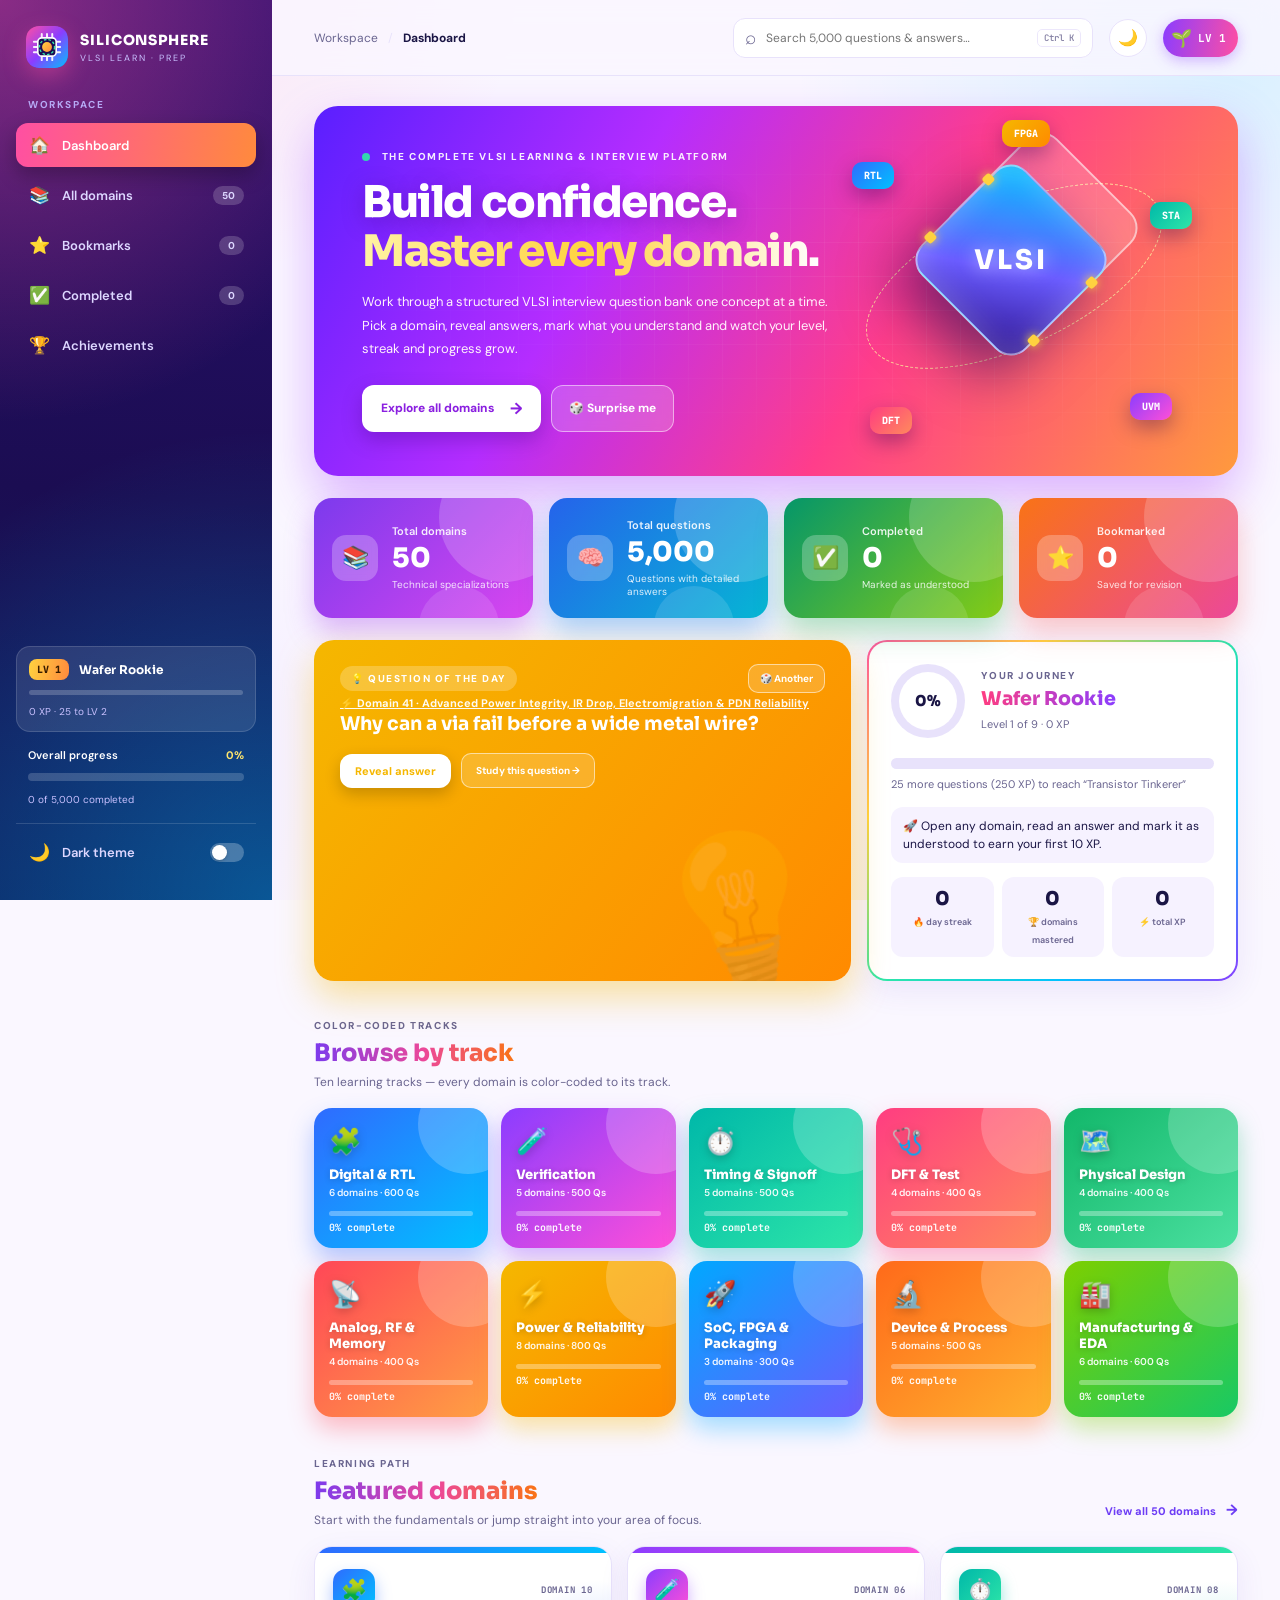
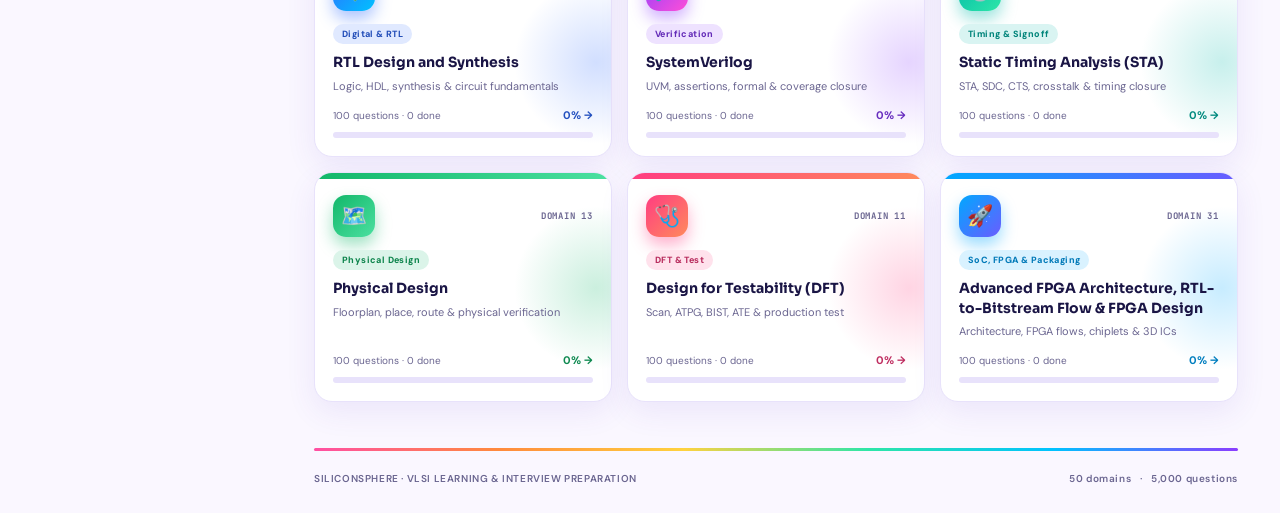
==== commit 8e93526a: "Rebrand and extend VLSI portal as SiliconSphere with routing, study mode and SEO (6aeda891d0e4170d47" ====
--- a/index.html
+++ b/index.html
@@ -2,61 +2,108 @@
 <html lang="en">
 <head>
   <meta charset="utf-8">
-  <meta name="viewport" content="width=device-width, initial-scale=1">
-  <meta name="description" content="VLSI Master Interview Question Bank — 50 domains and 5,000 questions with answers.">
-  <title>VLSI Master — Interview Question Bank</title>
+  <meta name="viewport" content="width=device-width, initial-scale=1, viewport-fit=cover">
+  <title>SiliconSphere — VLSI Learning &amp; Interview Preparation</title>
+  <meta name="description" content="SiliconSphere is a complete VLSI learning and interview preparation platform: 50 domains and 5,000 interview questions with answers across RTL, verification, STA, DFT, physical design, analog, power and semiconductor process.">
+  <meta name="keywords" content="VLSI interview questions, Verilog, SystemVerilog, UVM, STA, DFT, physical design, CMOS, semiconductor, ASIC, FPGA">
+  <meta name="author" content="SiliconSphere">
+  <meta name="theme-color" content="#2a0f6e" media="(prefers-color-scheme: light)">
+  <meta name="theme-color" content="#0d0a25" media="(prefers-color-scheme: dark)">
+  <meta name="color-scheme" content="light dark">
+  <link rel="canonical" href="https://silicon-sphere.netlify.app/">
+
+  <!-- Open Graph / social -->
+  <meta property="og:type" content="website">
+  <meta property="og:site_name" content="SiliconSphere">
+  <meta property="og:title" content="SiliconSphere — The Complete VLSI Learning & Interview Preparation Platform">
+  <meta property="og:description" content="50 VLSI domains · 5,000 interview questions with answers · XP, levels, streaks and progress tracking.">
+  <meta property="og:url" content="https://silicon-sphere.netlify.app/">
+  <meta property="og:image" content="https://silicon-sphere.netlify.app/assets/og-image.png">
+  <meta property="og:image:width" content="1200">
+  <meta property="og:image:height" content="630">
+  <meta property="og:image:alt" content="SiliconSphere — 50 VLSI domains and 5,000 interview questions">
+  <meta name="twitter:card" content="summary_large_image">
+  <meta name="twitter:title" content="SiliconSphere — VLSI Learning & Interview Preparation">
+  <meta name="twitter:description" content="50 VLSI domains · 5,000 interview questions with answers.">
+  <meta name="twitter:image" content="https://silicon-sphere.netlify.app/assets/og-image.png">
+
+  <!-- Branding -->
+  <link rel="icon" href="assets/favicon.svg" type="image/svg+xml">
+  <link rel="icon" href="assets/favicon-32.png" sizes="32x32" type="image/png">
+  <link rel="apple-touch-icon" href="assets/apple-touch-icon.png">
+  <link rel="manifest" href="site.webmanifest">
+
+  <!-- Apply the saved (or system) theme before first paint to avoid a flash -->
+  <script>
+    (function(){try{var t=localStorage.getItem("vlsi_master_theme_v1");if(t==="dark"||(!t&&matchMedia("(prefers-color-scheme: dark)").matches))document.documentElement.classList.add("dark");}catch(e){}})();
+  </script>
+
   <link rel="preconnect" href="https://fonts.googleapis.com">
   <link rel="preconnect" href="https://fonts.gstatic.com" crossorigin>
   <link href="https://fonts.googleapis.com/css2?family=DM+Sans:wght@400;500;600;700&family=JetBrains+Mono:wght@500;700&family=Sora:wght@600;700;800&display=swap" rel="stylesheet">
   <link rel="stylesheet" href="style.css">
+  <!-- Question bank (≈1.7 MB, compressed in transit) and app logic load deferred so the shell paints immediately -->
+  <script src="questions.js" defer></script>
+  <script src="script.js" defer></script>
 </head>
 <body>
+  <a class="skip-link" href="#main">Skip to content</a>
   <canvas id="confetti" aria-hidden="true"></canvas>
+  <div class="scrim" id="scrim" hidden></div>
   <div class="app-shell">
-    <aside class="sidebar" id="sidebar">
-      <a class="brand" href="#" id="brandHome" aria-label="VLSI Master home">
-        <span class="brand-mark">V</span><span><strong>VLSI MASTER</strong><small>INTERVIEW PREP</small></span>
+    <aside class="sidebar" id="sidebar" aria-label="Primary">
+      <a class="brand" href="#/" aria-label="SiliconSphere home">
+        <span class="brand-mark"><img src="assets/favicon.svg" alt="" width="42" height="42"></span>
+        <span><strong>SILICONSPHERE</strong><small>VLSI LEARN · PREP</small></span>
       </a>
       <div class="side-label">WORKSPACE</div>
       <nav class="side-nav">
-        <button class="nav-item active" data-view="dashboard" style="--n1:#ff4fa3;--n2:#ff8a3d"><span class="nav-icon">🏠</span> Dashboard</button>
-        <button class="nav-item" data-view="domains" style="--n1:#7c5cff;--n2:#38bdf8"><span class="nav-icon">📚</span> All domains <span class="nav-count" id="domainNavCount">50</span></button>
-        <button class="nav-item" data-view="bookmarks" style="--n1:#ffb300;--n2:#ff6f00"><span class="nav-icon">⭐</span> Bookmarks <span class="nav-count" id="navBookmarks">0</span></button>
-        <button class="nav-item" data-view="completed" style="--n1:#12b76a;--n2:#84cc16"><span class="nav-icon">✅</span> Completed <span class="nav-count" id="navCompleted">0</span></button>
+        <a class="nav-item" href="#/" data-nav="dashboard" style="--n1:#ff4fa3;--n2:#ff8a3d"><span class="nav-icon" aria-hidden="true">🏠</span> Dashboard</a>
+        <a class="nav-item" href="#/domains" data-nav="domains" style="--n1:#7c5cff;--n2:#38bdf8"><span class="nav-icon" aria-hidden="true">📚</span> All domains <span class="nav-count" id="domainNavCount">50</span></a>
+        <a class="nav-item" href="#/bookmarks" data-nav="bookmarks" style="--n1:#ffb300;--n2:#ff6f00"><span class="nav-icon" aria-hidden="true">⭐</span> Bookmarks <span class="nav-count" id="navBookmarks">0</span></a>
+        <a class="nav-item" href="#/completed" data-nav="completed" style="--n1:#12b76a;--n2:#84cc16"><span class="nav-icon" aria-hidden="true">✅</span> Completed <span class="nav-count" id="navCompleted">0</span></a>
+        <a class="nav-item" href="#/achievements" data-nav="achievements" style="--n1:#8b3dff;--n2:#ff4fd8"><span class="nav-icon" aria-hidden="true">🏆</span> Achievements</a>
       </nav>
       <div class="sidebar-bottom">
-        <div class="side-level">
+        <a class="side-level" href="#/achievements">
           <div class="side-level-top"><span class="lvl-badge" id="sideLevelBadge">LV 1</span><span id="sideLevelName">Wafer Rookie</span></div>
-        </div>
+          <div class="side-xp"><span id="sideXpBar"></span></div>
+          <small id="sideXpText">0 XP</small>
+        </a>
         <div class="side-progress">
-          <div class="side-progress-top"><span>Your progress</span><b id="sidePercent">0%</b></div>
+          <div class="side-progress-top"><span>Overall progress</span><b id="sidePercent">0%</b></div>
           <div class="progress-track"><span id="sideProgressBar"></span></div>
           <small id="sideProgressText">0 of 5,000 completed</small>
         </div>
-        <button class="nav-item" id="themeToggle" aria-label="Toggle dark theme"><span class="nav-icon" id="themeIcon">🌙</span><span id="themeText">Dark theme</span><span class="toggle"><i></i></span></button>
+        <button class="nav-item theme-toggle" type="button" data-theme-toggle aria-pressed="false"><span class="nav-icon" data-theme-icon aria-hidden="true">🌙</span><span data-theme-text>Dark theme</span><span class="toggle" aria-hidden="true"><i></i></span></button>
       </div>
     </aside>
 
-    <main class="main-area">
+    <main class="main-area" id="main" tabindex="-1">
       <header class="topbar">
-        <button class="mobile-menu" id="mobileMenu" aria-label="Open navigation">☰</button>
-        <div class="breadcrumbs" id="breadcrumbs"><span>Workspace</span><b>/</b><strong>Dashboard</strong></div>
+        <button class="mobile-menu" id="mobileMenu" type="button" aria-label="Open navigation" aria-controls="sidebar" aria-expanded="false">☰</button>
+        <nav class="breadcrumbs" id="breadcrumbs" aria-label="Breadcrumb"><a href="#/">Workspace</a><b>/</b><strong>Dashboard</strong></nav>
         <div class="top-actions">
-          <label class="global-search"><span>⌕</span><input id="globalSearch" type="search" placeholder="Search all 5,000 questions..." autocomplete="off"><kbd>⌘ K</kbd></label>
-          <div class="avatar">VM</div>
+          <label class="global-search"><span aria-hidden="true">⌕</span><span class="sr-only">Search all questions</span><input id="globalSearch" type="search" placeholder="Search 5,000 questions & answers…" autocomplete="off" enterkeyhint="search"><kbd>Ctrl K</kbd></label>
+          <button class="icon-round" type="button" data-theme-toggle aria-label="Toggle dark theme" aria-pressed="false"><span data-theme-icon aria-hidden="true">🌙</span></button>
+          <a class="level-chip" href="#/achievements" id="levelChip" aria-label="Achievements"><span id="levelChipIcon" aria-hidden="true">🌱</span><b id="levelChipText">LV 1</b></a>
         </div>
       </header>
 
-      <section class="view active" id="dashboardView">
+      <div class="loading" id="loading" role="status"><div class="spinner" aria-hidden="true"></div><p>Loading the question bank…</p></div>
+      <noscript><div class="empty-state"><h3>JavaScript required</h3><p>SiliconSphere needs JavaScript enabled to load the question bank.</p></div></noscript>
+
+      <!-- ================= Dashboard ================= -->
+      <section class="view" id="dashboardView" aria-labelledby="heroTitle">
         <div class="hero">
           <div class="hero-copy">
-            <div class="eyebrow"><span class="eyebrow-dot"></span> YOUR COMPLETE VLSI LEARNING LIBRARY</div>
-            <h1>Build confidence.<br><span>Master every domain.</span></h1>
-            <p>Explore a structured VLSI interview question bank, one concept at a time. Choose a domain, reveal answers, earn levels and watch your progress light up.</p>
+            <div class="eyebrow"><span class="eyebrow-dot"></span> THE COMPLETE VLSI LEARNING &amp; INTERVIEW PLATFORM</div>
+            <h1 id="heroTitle">Build confidence.<br><span>Master every domain.</span></h1>
+            <p>Work through a structured VLSI interview question bank one concept at a time. Pick a domain, reveal answers, mark what you understand and watch your level, streak and progress grow.</p>
             <div class="hero-buttons">
-              <button class="primary-btn" id="exploreBtn">Explore all domains <span>→</span></button>
-              <button class="ghost-btn hidden" id="continueBtn">▶ Continue</button>
-              <button class="ghost-btn" id="randomBtn">🎲 Surprise me</button>
+              <a class="primary-btn" href="#/domains">Explore all domains <span aria-hidden="true">→</span></a>
+              <button class="ghost-btn hidden" id="continueBtn" type="button">▶ Continue</button>
+              <button class="ghost-btn" id="randomBtn" type="button">🎲 Surprise me</button>
             </div>
           </div>
           <div class="hero-art" aria-hidden="true">
@@ -67,84 +114,149 @@
         </div>
 
         <div class="stats-grid">
-          <article class="stat-card s-purple"><div class="stat-icon">📚</div><div><span>Total domains</span><strong id="totalDomains">50</strong><small>Technical specializations</small></div></article>
-          <article class="stat-card s-blue"><div class="stat-icon">🧠</div><div><span>Total questions</span><strong id="totalQuestions">5,000</strong><small>Questions with detailed answers</small></div></article>
-          <article class="stat-card s-green"><div class="stat-icon">✅</div><div><span>Completed</span><strong id="completedCount">0</strong><small>Marked as understood</small></div></article>
-          <article class="stat-card s-orange"><div class="stat-icon">⭐</div><div><span>Bookmarked</span><strong id="bookmarkCount">0</strong><small>Saved for revision</small></div></article>
+          <article class="stat-card s-purple"><div class="stat-icon" aria-hidden="true">📚</div><div><span>Total domains</span><strong id="totalDomains">50</strong><small>Technical specializations</small></div></article>
+          <article class="stat-card s-blue"><div class="stat-icon" aria-hidden="true">🧠</div><div><span>Total questions</span><strong id="totalQuestions">5,000</strong><small>Questions with detailed answers</small></div></article>
+          <a class="stat-card s-green" href="#/completed"><div class="stat-icon" aria-hidden="true">✅</div><div><span>Completed</span><strong id="completedCount">0</strong><small>Marked as understood</small></div></a>
+          <a class="stat-card s-orange" href="#/bookmarks"><div class="stat-icon" aria-hidden="true">⭐</div><div><span>Bookmarked</span><strong id="bookmarkCount">0</strong><small>Saved for revision</small></div></a>
         </div>
 
         <div class="journey-grid">
           <article class="qotd" id="qotd">
-            <div class="qotd-top"><span class="qotd-tag">💡 QUESTION OF THE DAY</span><button class="mini-btn" id="qotdShuffle">🎲 Another</button></div>
-            <div class="qotd-domain" id="qotdDomain"></div>
+            <div class="qotd-top"><span class="qotd-tag">💡 QUESTION OF THE DAY</span><button class="mini-btn" id="qotdShuffle" type="button">🎲 Another</button></div>
+            <a class="qotd-domain" id="qotdDomain" href="#/"></a>
             <h3 id="qotdQuestion"></h3>
             <div class="qotd-answer hidden" id="qotdAnswer"></div>
-            <div class="qotd-actions"><button class="primary-btn small" id="qotdReveal">Reveal answer</button><button class="mini-btn light" id="qotdOpen">Open in domain →</button></div>
+            <div class="qotd-actions"><button class="primary-btn small" id="qotdReveal" type="button" aria-expanded="false">Reveal answer</button><a class="mini-btn light" id="qotdOpen" href="#/">Study this question →</a></div>
           </article>
           <article class="journey">
-            <div class="journey-head"><div class="ring" id="levelRing"><span id="ringText">0%</span></div>
+            <div class="journey-head"><div class="ring" id="levelRing" role="img" aria-label="Overall progress"><span id="ringText">0%</span></div>
               <div><div class="eyebrow">YOUR JOURNEY</div><h3 id="levelName">Wafer Rookie</h3><small id="levelSub">Level 1 · 0 XP</small></div></div>
-            <div class="xp-track"><span id="xpBar"></span></div>
+            <div class="xp-track" role="progressbar" aria-label="Progress to next level" aria-valuemin="0" aria-valuemax="100" id="xpTrack"><span id="xpBar"></span></div>
             <small class="xp-text" id="xpText">Complete 25 questions to reach the next level</small>
+            <p class="motivation" id="motivation"></p>
             <div class="journey-stats"><div><b id="streakCount">0</b><span>🔥 day streak</span></div><div><b id="domainsDone">0</b><span>🏆 domains mastered</span></div><div><b id="xpTotal">0</b><span>⚡ total XP</span></div></div>
           </article>
         </div>
 
+        <div class="section-heading" id="inProgressHeading"><div><div class="eyebrow">PICK UP WHERE YOU LEFT OFF</div><h2>In progress</h2><p>Domains you have started but not yet mastered.</p></div></div>
+        <div class="domain-grid" id="inProgressDomains"></div>
+
         <div class="section-heading"><div><div class="eyebrow">COLOR-CODED TRACKS</div><h2>Browse by track</h2><p>Ten learning tracks — every domain is color-coded to its track.</p></div></div>
         <div class="track-grid" id="trackGrid"></div>
 
-        <div class="section-heading"><div><div class="eyebrow">LEARNING PATH</div><h2>Featured domains</h2><p>Start with the fundamentals or jump straight into your area of focus.</p></div><button class="text-btn" id="viewAllBtn">View all 50 domains <span>→</span></button></div>
+        <div class="section-heading"><div><div class="eyebrow">LEARNING PATH</div><h2>Featured domains</h2><p>Start with the fundamentals or jump straight into your area of focus.</p></div><a class="text-btn" href="#/domains">View all 50 domains <span aria-hidden="true">→</span></a></div>
         <div class="domain-grid" id="featuredDomains"></div>
       </section>
 
-      <section class="view" id="domainsView">
-        <div class="page-heading"><div><div class="eyebrow">THE COMPLETE LIBRARY</div><h1>All VLSI domains</h1><p>50 domains · 100 questions each · 5,000 questions in total</p></div></div>
-        <div class="toolbar"><label class="search-field"><span>⌕</span><input id="domainSearch" type="search" placeholder="Find a domain..."></label><span class="result-count" id="domainResultCount">50 domains</span></div>
-        <div class="chip-row" id="trackFilters"></div>
+      <!-- ================= All domains ================= -->
+      <section class="view" id="domainsView" aria-labelledby="domainsTitle">
+        <div class="page-heading"><div><div class="eyebrow">THE COMPLETE LIBRARY</div><h1 id="domainsTitle">All VLSI domains</h1><p id="domainsSub">50 domains · 100 questions each · 5,000 questions in total</p></div></div>
+        <div class="toolbar"><label class="search-field"><span aria-hidden="true">⌕</span><span class="sr-only">Find a domain</span><input id="domainSearch" type="search" placeholder="Find a domain…" autocomplete="off"></label><span class="result-count" id="domainResultCount" aria-live="polite">50 domains</span></div>
+        <div class="chip-row" id="trackFilters" role="toolbar" aria-label="Filter by track"></div>
         <div class="domain-grid" id="allDomains"></div>
       </section>
 
-      <section class="view" id="questionsView">
-        <button class="back-link" id="backDomains">← Back to all domains</button>
+      <!-- ================= Domain questions ================= -->
+      <section class="view" id="questionsView" aria-labelledby="domainTitle">
+        <a class="back-link" href="#/domains">← Back to all domains</a>
         <div class="domain-banner" id="domainBanner">
-          <div class="banner-emoji" id="bannerEmoji">🔬</div>
-          <div class="banner-copy"><div class="eyebrow" id="domainEyebrow">DOMAIN 01</div><h1 id="domainTitle">Semiconductor Physics & MOSFET</h1><p id="domainDescription"></p></div>
-          <div class="domain-banner-meta"><strong id="domainQuestionTotal">100</strong><span>Questions</span><div class="mini-progress"><span id="domainProgressBar"></span></div><small id="domainProgressText">0% completed</small></div>
+          <div class="banner-emoji" id="bannerEmoji" aria-hidden="true">🔬</div>
+          <div class="banner-copy"><div class="eyebrow" id="domainEyebrow">DOMAIN 01</div><h1 id="domainTitle">Domain</h1><p id="domainDescription"></p>
+            <div class="banner-actions"><a class="banner-btn" id="studyDomainBtn" href="#/">▶ Study mode</a><button class="banner-btn ghost" id="randomInDomain" type="button">🎲 Random question</button></div>
+          </div>
+          <div class="domain-banner-meta"><strong id="domainQuestionTotal">100</strong><span>Questions</span><div class="mini-progress"><span id="domainProgressBar"></span></div><small id="domainProgressText">0% completed</small><small class="banner-sub" id="domainBannerSub"></small></div>
         </div>
         <div class="toolbar question-toolbar">
-          <label class="search-field"><span>⌕</span><input id="questionSearch" type="search" placeholder="Search within this domain..."></label>
-          <div class="toolbar-actions"><button class="outline-btn" id="randomInDomain">🎲 Random</button><button class="outline-btn" id="expandAll">＋ Expand all</button><button class="outline-btn" id="collapseAll">－ Collapse all</button></div>
-        </div>
-        <div class="tab-row" id="qTabs">
-          <button class="tab active" data-filter="all">All</button><button class="tab" data-filter="todo">To do</button><button class="tab" data-filter="done">Understood</button><button class="tab" data-filter="saved">Bookmarked</button>
-        </div>
-        <div class="question-list-head"><span id="questionListTitle">All questions</span><span id="questionResultCount">100 questions</span></div>
+          <label class="search-field"><span aria-hidden="true">⌕</span><span class="sr-only">Search within this domain</span><input id="questionSearch" type="search" placeholder="Search within this domain…" autocomplete="off"></label>
+          <label class="select-field hidden" id="sectionField"><span class="sr-only">Filter by section</span><select id="sectionSelect"></select></label>
+          <div class="toolbar-actions"><button class="outline-btn" id="expandAll" type="button">＋ Expand all</button><button class="outline-btn" id="collapseAll" type="button">－ Collapse all</button></div>
+        </div>
+        <div class="tab-row" id="qTabs" role="toolbar" aria-label="Filter questions">
+          <button class="tab active" type="button" data-filter="all" aria-pressed="true">All</button><button class="tab" type="button" data-filter="todo" aria-pressed="false">To do</button><button class="tab" type="button" data-filter="done" aria-pressed="false">Understood</button><button class="tab" type="button" data-filter="saved" aria-pressed="false">Bookmarked</button>
+        </div>
+        <div class="question-list-head"><span id="questionListTitle">All questions</span><span id="questionResultCount" aria-live="polite">100 questions</span></div>
         <div class="question-list" id="questionList"></div>
-        <div class="list-footer"><span id="listFooterText">Showing 100 questions</span><button class="text-btn" id="topBtn">Back to top ↑</button></div>
-      </section>
-
-      <section class="view" id="bookmarksView">
-        <div class="page-heading"><div><div class="eyebrow">YOUR PERSONAL REVISION LIST</div><h1>Bookmarked questions</h1><p>Questions you have saved to revisit later.</p></div></div>
+        <div class="list-footer"><span id="listFooterText"></span><button class="text-btn" type="button" data-scroll-top>Back to top ↑</button></div>
+        <nav class="domain-pager" id="domainPager" aria-label="Adjacent domains"></nav>
+      </section>
+
+      <!-- ================= Study mode (single question) ================= -->
+      <section class="view" id="studyView" aria-labelledby="studyQuestion">
+        <a class="back-link" id="studyBack" href="#/">← Back</a>
+        <article class="study-card" id="studyCard">
+          <header class="study-head">
+            <a class="study-domain" id="studyDomain" href="#/"></a>
+            <span class="study-pos" id="studyPos"></span>
+          </header>
+          <div class="study-section" id="studySection"></div>
+          <div class="study-track"><span id="studyTrackBar"></span></div>
+          <h1 class="study-question" id="studyQuestion"></h1>
+          <div class="study-reveal" id="studyRevealWrap">
+            <button class="primary-btn small" id="studyReveal" type="button" aria-expanded="false" aria-controls="studyAnswer">Reveal answer <kbd>Space</kbd></button>
+            <label class="check-inline"><input type="checkbox" id="studyAutoReveal"> Always show answers</label>
+          </div>
+          <div class="study-answer answer-text hidden" id="studyAnswer"></div>
+          <div class="study-actions">
+            <button class="small-action" id="studyDone" type="button" aria-pressed="false">✓ Mark as understood <kbd>M</kbd></button>
+            <button class="small-action" id="studySave" type="button" aria-pressed="false">☆ Bookmark <kbd>B</kbd></button>
+            <button class="small-action" id="studyCopy" type="button">▢ Copy</button>
+          </div>
+        </article>
+        <nav class="study-nav" aria-label="Question navigation">
+          <a class="study-nav-btn" id="studyPrev" href="#/"><span>← Previous</span><small id="studyPrevLabel"></small></a>
+          <a class="study-nav-btn next" id="studyNext" href="#/"><span>Next →</span><small id="studyNextLabel"></small></a>
+        </nav>
+        <p class="kbd-hint">Shortcuts: <kbd>←</kbd> <kbd>→</kbd> navigate · <kbd>Space</kbd> reveal · <kbd>M</kbd> mark understood · <kbd>B</kbd> bookmark</p>
+      </section>
+
+      <!-- ================= Bookmarks ================= -->
+      <section class="view" id="bookmarksView" aria-labelledby="bookmarksTitle">
+        <div class="page-heading"><div><div class="eyebrow">YOUR PERSONAL REVISION LIST</div><h1 id="bookmarksTitle">Bookmarked questions</h1><p id="bookmarksSub">Questions you have saved to revisit later.</p></div><a class="outline-btn hidden" id="studyBookmarks" href="#/">▶ Study bookmarks</a></div>
         <div class="question-list" id="bookmarkList"></div>
-        <div class="empty-state hidden" id="bookmarkEmpty"><div class="empty-icon">⭐</div><h3>No bookmarks yet</h3><p>Save questions using the bookmark icon and they will appear here.</p></div>
-      </section>
-
-      <section class="view" id="completedView">
-        <div class="page-heading"><div><div class="eyebrow">YOUR LEARNING MILESTONES</div><h1>Completed questions</h1><p>Keep building momentum, one understood concept at a time.</p></div></div>
+        <div class="empty-state hidden" id="bookmarkEmpty"><div class="empty-icon">⭐</div><h3>No bookmarks yet</h3><p>Save questions using the ☆ icon and they will appear here.</p></div>
+      </section>
+
+      <!-- ================= Completed ================= -->
+      <section class="view" id="completedView" aria-labelledby="completedTitle">
+        <div class="page-heading"><div><div class="eyebrow">YOUR LEARNING MILESTONES</div><h1 id="completedTitle">Completed questions</h1><p id="completedSub">Keep building momentum, one understood concept at a time.</p></div></div>
         <div class="question-list" id="completedList"></div>
         <div class="empty-state hidden" id="completedEmpty"><div class="empty-icon">🚀</div><h3>Nothing completed yet</h3><p>Mark a question as understood after reviewing its answer.</p></div>
       </section>
 
-      <section class="view" id="searchView">
-        <div class="page-heading"><div><div class="eyebrow">SEARCH THE FULL QUESTION BANK</div><h1>Search results</h1><p id="searchSummary">Matching questions from all 50 domains.</p></div></div>
+      <!-- ================= Achievements ================= -->
+      <section class="view" id="achievementsView" aria-labelledby="achTitle">
+        <div class="page-heading"><div><div class="eyebrow">GAMIFIED PROGRESS</div><h1 id="achTitle">Achievements</h1><p>Earn 10 XP for every question you mark as understood. Climb nine levels from Wafer Rookie to VLSI Master.</p></div></div>
+        <div class="ach-summary" id="achSummary"></div>
+        <h2 class="sub-heading">Levels</h2>
+        <div class="level-grid" id="levelGrid"></div>
+        <h2 class="sub-heading">Study activity <small>last 5 weeks</small></h2>
+        <div class="activity" id="activity"></div>
+        <h2 class="sub-heading">Track completion</h2>
+        <div class="track-ach" id="trackAch"></div>
+        <h2 class="sub-heading">Domain mastery badges <small id="badgeCount"></small></h2>
+        <div class="badge-grid" id="badgeGrid"></div>
+        <h2 class="sub-heading">Your data</h2>
+        <div class="data-box">
+          <p>Progress is saved in this browser only. Export a backup to move it to another device or browser.</p>
+          <div class="data-actions"><button class="outline-btn" id="exportBtn" type="button">⬇ Export progress</button><label class="outline-btn file-btn">⬆ Import progress<input type="file" id="importInput" accept="application/json,.json"></label></div>
+        </div>
+      </section>
+
+      <!-- ================= Search ================= -->
+      <section class="view" id="searchView" aria-labelledby="searchTitle">
+        <div class="page-heading"><div><div class="eyebrow">SEARCH THE FULL QUESTION BANK</div><h1 id="searchTitle">Search results</h1><p id="searchSummary" aria-live="polite">Matching questions from all 50 domains.</p></div></div>
+        <div class="chip-row" id="searchFacets" role="toolbar" aria-label="Filter results by domain"></div>
         <div class="question-list" id="searchList"></div>
         <div class="empty-state hidden" id="searchEmpty"><div class="empty-icon">🔎</div><h3>No matching questions</h3><p>Try a different keyword or a shorter search phrase.</p></div>
       </section>
-      <footer class="footer"><span>VLSI MASTER INTERVIEW QUESTION BANK</span><span>50 domains <i>·</i> 5,000 questions</span></footer>
+
+      <section class="view" id="notfoundView">
+        <div class="empty-state"><div class="empty-icon">🧭</div><h3>Page not found</h3><p>That link doesn't match any domain or question.</p><p><a class="primary-btn small" href="#/">Go to dashboard</a></p></div>
+      </section>
+
+      <footer class="footer"><span>SILICONSPHERE · VLSI LEARNING &amp; INTERVIEW PREPARATION</span><span>50 domains <i>·</i> 5,000 questions</span></footer>
     </main>
   </div>
-  <div class="toast" id="toast" role="status"></div>
-  <script src="questions.js"></script>
-  <script src="script.js"></script>
+  <div class="toast" id="toast" role="status" aria-live="polite"></div>
 </body>
 </html>
--- a/style.css
+++ b/style.css
@@ -1,5 +1,5 @@
 /* ============================================================
-   VLSI MASTER — Vibrant edition
+   SiliconSphere — VLSI learning & interview prep
    Every track has its own colour pair (--c1 / --c2) set inline.
    ============================================================ */
 *{box-sizing:border-box}
@@ -10,12 +10,12 @@
   --shadow:0 10px 30px rgba(88,52,200,.09);--sidebar:272px;
   --font-head:"Sora","DM Sans",sans-serif;--font-mono:"JetBrains Mono",ui-monospace,monospace;
 }
-body.dark{
+:root.dark{
   --bg:#0d0a25;--surface:#18133b;--surface-2:#211a4f;--text:#f4f1ff;--muted:#aaa4d6;--line:#352d6b;
   --primary:#b79cff;--primary-soft:#2f2564;--green:#3be3a1;--green-soft:#123d37;--shadow:0 10px 30px rgba(0,0,0,.35);
 }
 body{
-  margin:0;color:var(--text);font-family:"DM Sans",sans-serif;font-size:14px;transition:background .25s,color .25s;
+  margin:0;min-height:100vh;color:var(--text);font-family:"DM Sans",sans-serif;font-size:14px;transition:background .25s,color .25s;
   background:
     radial-gradient(ellipse 600px 420px at 8% 0%,rgba(255,79,163,.13),transparent 70%),
     radial-gradient(ellipse 620px 440px at 96% 8%,rgba(0,194,255,.13),transparent 70%),
@@ -24,12 +24,12 @@
     var(--bg);
   background-attachment:fixed;
 }
-body.dark{background:
+html.dark body{background:
     radial-gradient(ellipse 600px 420px at 8% 0%,rgba(255,79,163,.16),transparent 70%),
     radial-gradient(ellipse 620px 440px at 96% 8%,rgba(0,194,255,.14),transparent 70%),
     radial-gradient(ellipse 560px 420px at 70% 100%,rgba(139,61,255,.20),transparent 70%),
     var(--bg);background-attachment:fixed}
-button,input{font:inherit}button{cursor:pointer}
+button,input,select{font:inherit}a{color:inherit}button{cursor:pointer}
 mark{background:linear-gradient(100deg,#ffe66d,#ffc2e1);color:#2a1a00;border-radius:3px;padding:0 2px}
 #confetti{position:fixed;inset:0;width:100%;height:100%;pointer-events:none;z-index:100}
 .hidden{display:none!important}
@@ -81,9 +81,8 @@
 
 /* ---------- Hero ---------- */
 .hero{position:relative;overflow:hidden;border-radius:24px;min-height:310px;padding:44px 48px;display:flex;color:#fff;
-  background:linear-gradient(120deg,#5a1fff,#b52dff 32%,#ff3d8b 62%,#ff9a3d 100%);background-size:180% 180%;animation:heroFlow 14s ease-in-out infinite;
+  background:linear-gradient(120deg,#5a1fff,#b52dff 32%,#ff3d8b 62%,#ff9a3d 100%);
   box-shadow:0 22px 50px rgba(160,50,255,.35)}
-@keyframes heroFlow{0%,100%{background-position:0% 50%}50%{background-position:100% 50%}}
 .hero:before{content:"";position:absolute;inset:0;background:
   linear-gradient(rgba(255,255,255,.07) 1px,transparent 1px) 0 0/34px 34px,linear-gradient(90deg,rgba(255,255,255,.07) 1px,transparent 1px) 0 0/34px 34px;
   -webkit-mask-image:radial-gradient(ellipse at 75% 50%,#000,transparent 70%);mask-image:radial-gradient(ellipse at 75% 50%,#000,transparent 70%)}
@@ -295,7 +294,7 @@
   .sidebar{transform:translateX(-100%);transition:transform .25s;box-shadow:12px 0 40px #0004}.sidebar.open{transform:translateX(0)}
   .main-area{margin-left:0;padding:0 16px}.topbar{height:64px;margin:0 -16px;padding:0 16px;gap:12px}
   .mobile-menu{display:block}.breadcrumbs{margin-right:auto;font-size:10px}
-  .global-search{width:38px;border:0;background:transparent;padding:0}.global-search input,.global-search kbd{display:none}.global-search span{font-size:23px}
+  .global-search{width:38px;border:0;background:transparent;padding:0}.global-search kbd{display:none}.global-search input{width:0;padding:0}.global-search span{font-size:23px}
   .top-actions{gap:9px}
   .hero{padding:30px 22px;min-height:300px;border-radius:20px}.hero-art{right:-150px;opacity:.28}.hero h1{font-size:30px}.hero p{max-width:100%}
   .stats-grid{gap:10px}.stat-card{padding:14px 12px;gap:10px}.stat-icon{width:38px;height:38px;font-size:18px}.stat-card strong{font-size:21px}.stat-card small{font-size:9px}
@@ -313,3 +312,178 @@
 }
 @media(min-width:761px){.sidebar{transform:none!important}}
 @media(prefers-reduced-motion:reduce){*,*:before,*:after{animation:none!important;transition:none!important}}
+
+/* ==========================================================================
+   v2 additions — links-as-buttons, accessibility, study mode, achievements,
+   code formatting, loading state. Kept separate for easy maintenance.
+   ========================================================================== */
+.sr-only{position:absolute;width:1px;height:1px;padding:0;margin:-1px;overflow:hidden;clip:rect(0 0 0 0);white-space:nowrap;border:0}
+.skip-link{position:absolute;left:12px;top:-60px;z-index:200;background:var(--primary);color:#fff;padding:10px 16px;border-radius:10px;font-weight:700;text-decoration:none;transition:top .2s}
+.skip-link:focus{top:12px}
+:focus-visible{outline:3px solid color-mix(in srgb,var(--c1) 70%,#fff);outline-offset:2px}
+.main-area:focus{outline:0}
+a.nav-item,a.domain-card,a.track-tile,a.stat-card,a.primary-btn,a.ghost-btn,a.text-btn,a.chip-btn,a.back-link,a.mini-btn,a.outline-btn,a.small-action,a.side-level,a.level-chip,a.badge,a.track-row{text-decoration:none}
+a.domain-card{color:var(--text)}a.primary-btn,a.ghost-btn,a.mini-btn,a.outline-btn,a.small-action{display:inline-flex;align-items:center;gap:6px}
+a.back-link{display:inline-block}
+.side-level{display:block;color:#fff}
+.side-level:hover{background:rgba(255,255,255,.16)}
+.side-xp{height:5px;border-radius:5px;background:rgba(255,255,255,.2);margin:10px 0 6px;overflow:hidden}
+.side-xp span{display:block;height:100%;width:0;background:linear-gradient(90deg,#ffd23f,#ff8a3d);transition:width .5s}
+.side-level small{font-size:10px;color:#c9c1ff}
+.brand-mark{background:none;box-shadow:0 8px 22px rgba(255,79,163,.4)}
+.brand-mark img{display:block;width:42px;height:42px;border-radius:13px}
+.breadcrumbs a{color:var(--muted);text-decoration:none}.breadcrumbs a:hover{color:var(--text);text-decoration:underline}
+.breadcrumbs strong{max-width:46vw;overflow:hidden;text-overflow:ellipsis;white-space:nowrap}
+.icon-round{width:38px;height:38px;border-radius:50%;border:1.5px solid var(--line);background:var(--surface);display:grid;place-items:center;font-size:16px;transition:.2s}
+.icon-round:hover{border-color:var(--primary);transform:rotate(-12deg)}
+.level-chip{display:flex;align-items:center;gap:6px;height:38px;padding:0 12px 0 8px;border-radius:20px;color:#fff;font:800 11px var(--font-mono);background:linear-gradient(100deg,#8b3dff,#ff4fa3);box-shadow:0 4px 14px rgba(139,61,255,.35)}
+.level-chip span{font-size:17px}
+.scrim{position:fixed;inset:0;background:rgba(10,5,40,.45);z-index:19;backdrop-filter:blur(2px)}
+.loading{display:grid;place-items:center;padding:120px 0;color:var(--muted)}
+.spinner{width:42px;height:42px;border-radius:50%;border:4px solid var(--line);border-top-color:var(--primary);animation:spin .8s linear infinite}
+@keyframes spin{to{transform:rotate(360deg)}}
+.motivation{margin:0 0 14px;padding:10px 12px;border-radius:12px;background:var(--surface-2);font-size:12px;line-height:1.5}
+.domain-card.mastered{border-color:color-mix(in srgb,var(--c1) 55%,var(--line))}
+.domain-card.mastered .domain-number:after{content:" · 🏆"}
+.select-field select{height:44px;border:1.5px solid var(--line);background:var(--surface);color:var(--text);border-radius:12px;padding:0 12px;max-width:340px;font-size:12px;font-weight:600}
+.select-field select:focus{border-color:var(--c1);outline:0;box-shadow:0 0 0 4px color-mix(in srgb,var(--c1) 18%,transparent)}
+.question-toolbar{flex-wrap:wrap}
+.tab[aria-pressed="true"]{cursor:default}
+
+/* Banner actions + domain pager */
+.banner-actions{display:flex;gap:8px;flex-wrap:wrap;margin-top:14px}
+.banner-btn{display:inline-flex;align-items:center;gap:6px;border:0;border-radius:11px;padding:9px 14px;font-size:11px;font-weight:800;text-decoration:none;background:#fff;color:color-mix(in srgb,var(--c1) 80%,#000);box-shadow:0 6px 16px rgba(0,0,0,.18);transition:.2s}
+.banner-btn:hover{transform:translateY(-2px)}
+.banner-btn.ghost{background:rgba(255,255,255,.18);color:#fff;border:1.5px solid rgba(255,255,255,.55);box-shadow:none}
+.banner-sub{display:block;margin-top:2px}
+.domain-pager{display:grid;grid-template-columns:1fr 1fr;gap:12px;margin-top:8px}
+.pager-btn{display:flex;flex-direction:column;gap:3px;padding:14px 16px;border-radius:14px;border:1.5px solid var(--line);background:var(--surface);text-decoration:none;color:var(--text);border-top:4px solid var(--c1);transition:.2s;min-width:0}
+.pager-btn:hover{border-color:var(--c1);transform:translateY(-2px)}
+.pager-btn.next{text-align:right}
+.pager-btn small{color:var(--muted);font-size:10px;font-weight:700}
+.pager-btn span{font-weight:700;font-size:12px;white-space:nowrap;overflow:hidden;text-overflow:ellipsis}
+
+/* Question cards: header row is a button + separate action buttons (valid, accessible markup) */
+.question-row{display:flex;align-items:center;padding-right:10px}
+.question-row .question-head{flex:1;min-width:0}
+.question-actions .icon-btn{width:34px;height:34px;display:grid;place-items:center}
+.q-chevron{flex:none}
+.answer-panel[hidden]{display:none!important}
+.question-card.open .answer-panel{display:block}
+.load-more{justify-self:center;margin:6px 0}
+.answer-footer a.small-action{color:var(--muted)}
+
+/* Answer formatting: inline code + code blocks with light syntax highlighting */
+.code-inline{font:500 .9em var(--font-mono);padding:1px 6px;border-radius:6px;background:color-mix(in srgb,var(--c1) 10%,var(--surface));border:1px solid color-mix(in srgb,var(--c1) 22%,var(--line));color:var(--text);white-space:pre-wrap;word-break:break-word}
+.code-block{margin:8px 0;padding:12px 14px;border-radius:12px;background:#15112e;color:#e8e4ff;font:500 12px/1.6 var(--font-mono);overflow-x:auto;white-space:pre;border:1px solid #2b2560;tab-size:2}
+.code-block code{font:inherit}
+.tk-k{color:#ff79c6;font-weight:700}.tk-n{color:#ffd23f}.tk-s{color:#7ee787}.tk-c{color:#8b86b5;font-style:italic}.tk-f{color:#5ccfe6}
+.code-inline .tk-k{color:color-mix(in srgb,var(--c1) 75%,#000)}.code-inline .tk-n{color:#b45309}.code-inline .tk-f{color:#0e7490}
+.dark .code-inline .tk-k{color:#ff9bd2}.dark .code-inline .tk-n{color:#ffd23f}.dark .code-inline .tk-f{color:#5ccfe6}
+.ans-chip>div{min-width:0;flex:1}
+.ans-chip.tip{background:#e6efff;border-color:#b6ccff;color:#10275c}.ans-chip.tip b{color:#2f6bff}
+.dark .ans-chip.tip{background:#142352;border-color:#28408a;color:#d6e2ff}.dark .ans-chip.tip b{color:#8fb0ff}
+.answer-text{max-width:900px}
+
+/* Study mode */
+.study-card{position:relative;background:var(--surface);border:1.5px solid var(--line);border-top:6px solid var(--c1);border-radius:22px;padding:26px 30px 24px;box-shadow:var(--shadow);max-width:980px}
+.study-card.is-done{border-top-color:var(--green)}
+.study-head{display:flex;justify-content:space-between;align-items:center;gap:12px;flex-wrap:wrap}
+.study-domain{font-size:11px;font-weight:800;letter-spacing:.5px;text-decoration:none;color:color-mix(in srgb,var(--c1) 72%,#000)}
+.dark .study-domain{color:color-mix(in srgb,var(--c2) 70%,#fff)}
+.study-pos{font:700 11px var(--font-mono);color:var(--muted);background:var(--surface-2);padding:5px 10px;border-radius:20px}
+.study-section{margin-top:8px;font-size:11px;color:var(--muted);font-weight:600}
+.study-track{height:5px;border-radius:5px;background:var(--line);margin:14px 0 18px;overflow:hidden}
+.study-track span{display:block;height:100%;background:linear-gradient(90deg,var(--c1),var(--c2));transition:width .3s}
+.study-question{display:flex;gap:14px;align-items:flex-start;font:700 clamp(17px,2vw,22px)/1.45 var(--font-head);margin:0 0 20px}
+.study-question .q-number{flex:none;margin-top:2px;width:50px}
+.study-reveal{display:flex;align-items:center;gap:16px;flex-wrap:wrap;margin-bottom:16px}
+.check-inline{display:flex;align-items:center;gap:7px;font-size:12px;color:var(--muted);cursor:pointer}
+.check-inline input{accent-color:var(--c1);width:16px;height:16px}
+.study-answer{padding:18px 20px;border-radius:16px;background:linear-gradient(120deg,color-mix(in srgb,var(--c1) 7%,var(--surface)),color-mix(in srgb,var(--c2) 7%,var(--surface)));border:1.5px dashed color-mix(in srgb,var(--c1) 35%,var(--line));margin-bottom:16px;animation:reveal .22s ease-out}
+.study-actions{display:flex;gap:8px;flex-wrap:wrap}
+.study-actions .small-action{font-size:11px;padding:10px 14px}
+kbd{font:600 9px var(--font-mono);border:1px solid color-mix(in srgb,currentColor 35%,transparent);border-radius:5px;padding:1px 5px;margin-left:4px;opacity:.8}
+.study-nav{display:grid;grid-template-columns:1fr 1fr;gap:12px;margin-top:16px;max-width:980px}
+.study-nav-btn{display:flex;flex-direction:column;gap:4px;padding:14px 18px;border-radius:16px;text-decoration:none;color:#fff;background:linear-gradient(110deg,var(--c1),var(--c2));box-shadow:0 10px 22px color-mix(in srgb,var(--c1) 30%,transparent);transition:.2s;min-width:0}
+.study-nav-btn:hover{transform:translateY(-2px)}
+.study-nav-btn.next{text-align:right}
+.study-nav-btn span{font:800 14px var(--font-head)}
+.study-nav-btn small{font-size:11px;opacity:.9;white-space:nowrap;overflow:hidden;text-overflow:ellipsis}
+.study-nav-btn.disabled{background:var(--surface-2);color:var(--muted);box-shadow:none;cursor:default;pointer-events:none}
+.kbd-hint{color:var(--muted);font-size:11px;margin-top:14px}
+
+/* Achievements */
+.sub-heading{font:800 18px var(--font-head);margin:30px 0 14px;display:flex;align-items:baseline;gap:10px}
+.sub-heading small{font:600 11px "DM Sans",sans-serif;color:var(--muted)}
+.ach-summary{display:grid;grid-template-columns:2fr repeat(3,1fr);gap:12px}
+.ach-hero{grid-row:span 2;display:flex;gap:18px;align-items:center;padding:22px;border-radius:20px;color:#fff;background:linear-gradient(130deg,var(--c1),var(--c2));box-shadow:0 16px 36px rgba(139,61,255,.3)}
+.ach-hero strong{display:block;font:800 24px var(--font-head);margin:4px 0}
+.ach-hero small{font-size:11px;opacity:.92;font-weight:600}
+.ach-hero>div{flex:1}
+.ach-icon{font-size:52px;filter:drop-shadow(0 4px 10px #0004)}
+.xp-track.light{background:rgba(255,255,255,.3);margin:12px 0 8px}.xp-track.light span{background:#fff}
+.ach-stat{background:var(--surface);border:1.5px solid var(--line);border-radius:16px;padding:16px;box-shadow:var(--shadow)}
+.ach-stat b{display:block;font:800 22px var(--font-head)}.ach-stat span{font-size:11px;color:var(--muted);font-weight:600}
+.level-grid{display:grid;grid-template-columns:repeat(auto-fill,minmax(190px,1fr));gap:12px}
+.level-card{position:relative;padding:16px;border-radius:16px;background:var(--surface);border:1.5px solid var(--line);display:flex;flex-direction:column;gap:3px}
+.level-card .lv-icon{font-size:28px;margin-bottom:4px}
+.level-card small{font:700 9px var(--font-mono);letter-spacing:1px;color:var(--muted)}
+.level-card strong{font:800 15px var(--font-head)}
+.level-card em{font-style:normal;font-size:11px;color:var(--muted)}
+.level-card .lv-note{font-family:"DM Sans",sans-serif;letter-spacing:0;font-size:10px;margin-top:2px}
+.lv-bar{height:6px;border-radius:6px;background:var(--line);margin-top:8px;overflow:hidden}.lv-bar span{display:block;height:100%;background:linear-gradient(90deg,#ff4fa3,#ffd23f)}
+.level-card.earned{border-color:color-mix(in srgb,var(--green) 50%,var(--line));background:linear-gradient(140deg,var(--green-soft),var(--surface))}
+.level-card.current{border:2.5px solid transparent;background:linear-gradient(var(--surface),var(--surface)) padding-box,linear-gradient(135deg,#ff4fa3,#ffd23f,#2ee6a8,#00c2ff,#8b3dff) border-box;box-shadow:0 12px 28px rgba(139,61,255,.22)}
+.level-card.locked{opacity:.62}
+.activity{background:var(--surface);border:1.5px solid var(--line);border-radius:16px;padding:16px}
+.activity small{display:block;color:var(--muted);font-size:11px;margin-top:10px}
+.day-grid{display:grid;grid-template-columns:repeat(35,minmax(0,1fr));gap:4px;max-width:760px}
+.day{aspect-ratio:1;border-radius:4px;background:var(--line)}
+.day.on{background:linear-gradient(135deg,#12b76a,#84cc16)}
+.day.today{outline:2px solid var(--primary);outline-offset:1px}
+.track-ach{display:grid;grid-template-columns:repeat(2,1fr);gap:10px}
+.track-row{display:grid;grid-template-columns:28px 160px 1fr 70px;align-items:center;gap:10px;padding:10px 14px;border-radius:12px;background:var(--surface);border:1.5px solid var(--line);border-left:5px solid var(--c1);color:var(--text);font-size:12px}
+.track-row:hover{border-color:var(--c1)}
+.track-row .tt-bar{margin:0;background:var(--line)}.track-row .tt-bar span{background:linear-gradient(90deg,var(--c1),var(--c2))}
+.track-row em{font:700 10px var(--font-mono);font-style:normal;text-align:right;color:var(--muted)}
+.badge-grid{display:grid;grid-template-columns:repeat(auto-fill,minmax(118px,1fr));gap:10px}
+.badge{position:relative;display:flex;flex-direction:column;align-items:center;gap:8px;padding:14px 8px 16px;border-radius:16px;background:var(--surface);border:1.5px solid var(--line);color:var(--text);text-align:center;overflow:hidden}
+.badge-icon{width:48px;height:48px;border-radius:50%;display:grid;place-items:center;font:800 13px var(--font-mono);color:var(--muted);background:var(--surface-2);border:2px dashed var(--line)}
+.badge.earned .badge-icon{font-size:24px;background:linear-gradient(135deg,var(--c1),var(--c2));border:0;box-shadow:0 6px 16px color-mix(in srgb,var(--c1) 40%,transparent)}
+.badge small{font-size:10px;line-height:1.35;color:var(--muted);display:-webkit-box;-webkit-line-clamp:2;-webkit-box-orient:vertical;overflow:hidden}
+.badge.earned small{color:var(--text);font-weight:600}
+.badge i{position:absolute;left:0;bottom:0;height:4px;width:calc(var(--p)*1%);background:linear-gradient(90deg,var(--c1),var(--c2))}
+.badge:hover{border-color:var(--c1);transform:translateY(-2px)}
+.data-box{background:var(--surface);border:1.5px solid var(--line);border-radius:16px;padding:16px 18px}
+.data-box p{margin:0 0 12px;color:var(--muted);font-size:12px}
+.data-actions{display:flex;gap:8px;flex-wrap:wrap}
+.file-btn{position:relative;cursor:pointer}.file-btn input{position:absolute;inset:0;opacity:0;cursor:pointer;width:100%}
+.toast.big{background:linear-gradient(100deg,#f59e0b,#ec4899 50%,#8b3dff);font-size:13px;padding:14px 22px}
+
+/* Responsive additions */
+@media(max-width:1100px){.ach-summary{grid-template-columns:repeat(3,1fr)}.ach-hero{grid-column:1/-1;grid-row:auto}.track-ach{grid-template-columns:1fr}}
+@media(max-width:760px){
+  body,html.dark body{background-attachment:scroll}
+  .level-chip b{display:none}.level-chip{padding:0 8px}
+  .study-card{padding:18px 16px;border-radius:18px}.study-question{gap:10px}.study-question .q-number{width:40px}
+  .study-nav,.domain-pager{grid-template-columns:1fr 1fr;gap:8px}.study-nav-btn{padding:12px}
+  .kbd-hint,.study-reveal kbd,.study-actions kbd{display:none}
+  .ach-summary{grid-template-columns:repeat(2,1fr)}
+  .track-row{grid-template-columns:24px 1fr 60px}.track-row .tt-bar{grid-column:1/-1;order:4}
+  .day-grid{gap:2px}
+  .select-field select{max-width:none;width:100%}.select-field{width:100%}
+  .question-row{padding-right:4px}.question-actions .icon-btn{width:30px;height:30px}
+  .code-block{font-size:11px}
+  .global-search{cursor:pointer}
+}
+@media(max-width:760px){.global-search:focus-within{position:absolute;left:12px;right:12px;width:auto;background:var(--surface);border:1.5px solid var(--c1);padding:0 11px;z-index:5}.global-search:focus-within input{width:100%}}
+@media(prefers-reduced-motion:reduce){*,*:before,*:after{animation:none!important;transition:none!important}}
+
+/* Topbar: long breadcrumbs truncate instead of pushing actions off-screen */
+.topbar{gap:16px}
+.breadcrumbs{flex:1;min-width:0;overflow:hidden;white-space:nowrap}
+.breadcrumbs>*{flex:none}.breadcrumbs strong,.breadcrumbs a:last-of-type{flex:0 1 auto;min-width:0;overflow:hidden;text-overflow:ellipsis}
+.top-actions{flex:none}
+@media(max-width:1100px){.global-search{width:220px}.breadcrumbs>a:not(:first-child),.breadcrumbs>a:not(:first-child)+b{display:none}}
+@media(max-width:760px){.breadcrumbs>a:first-child,.breadcrumbs>a:first-child+b{display:none}.top-actions{gap:6px}}
